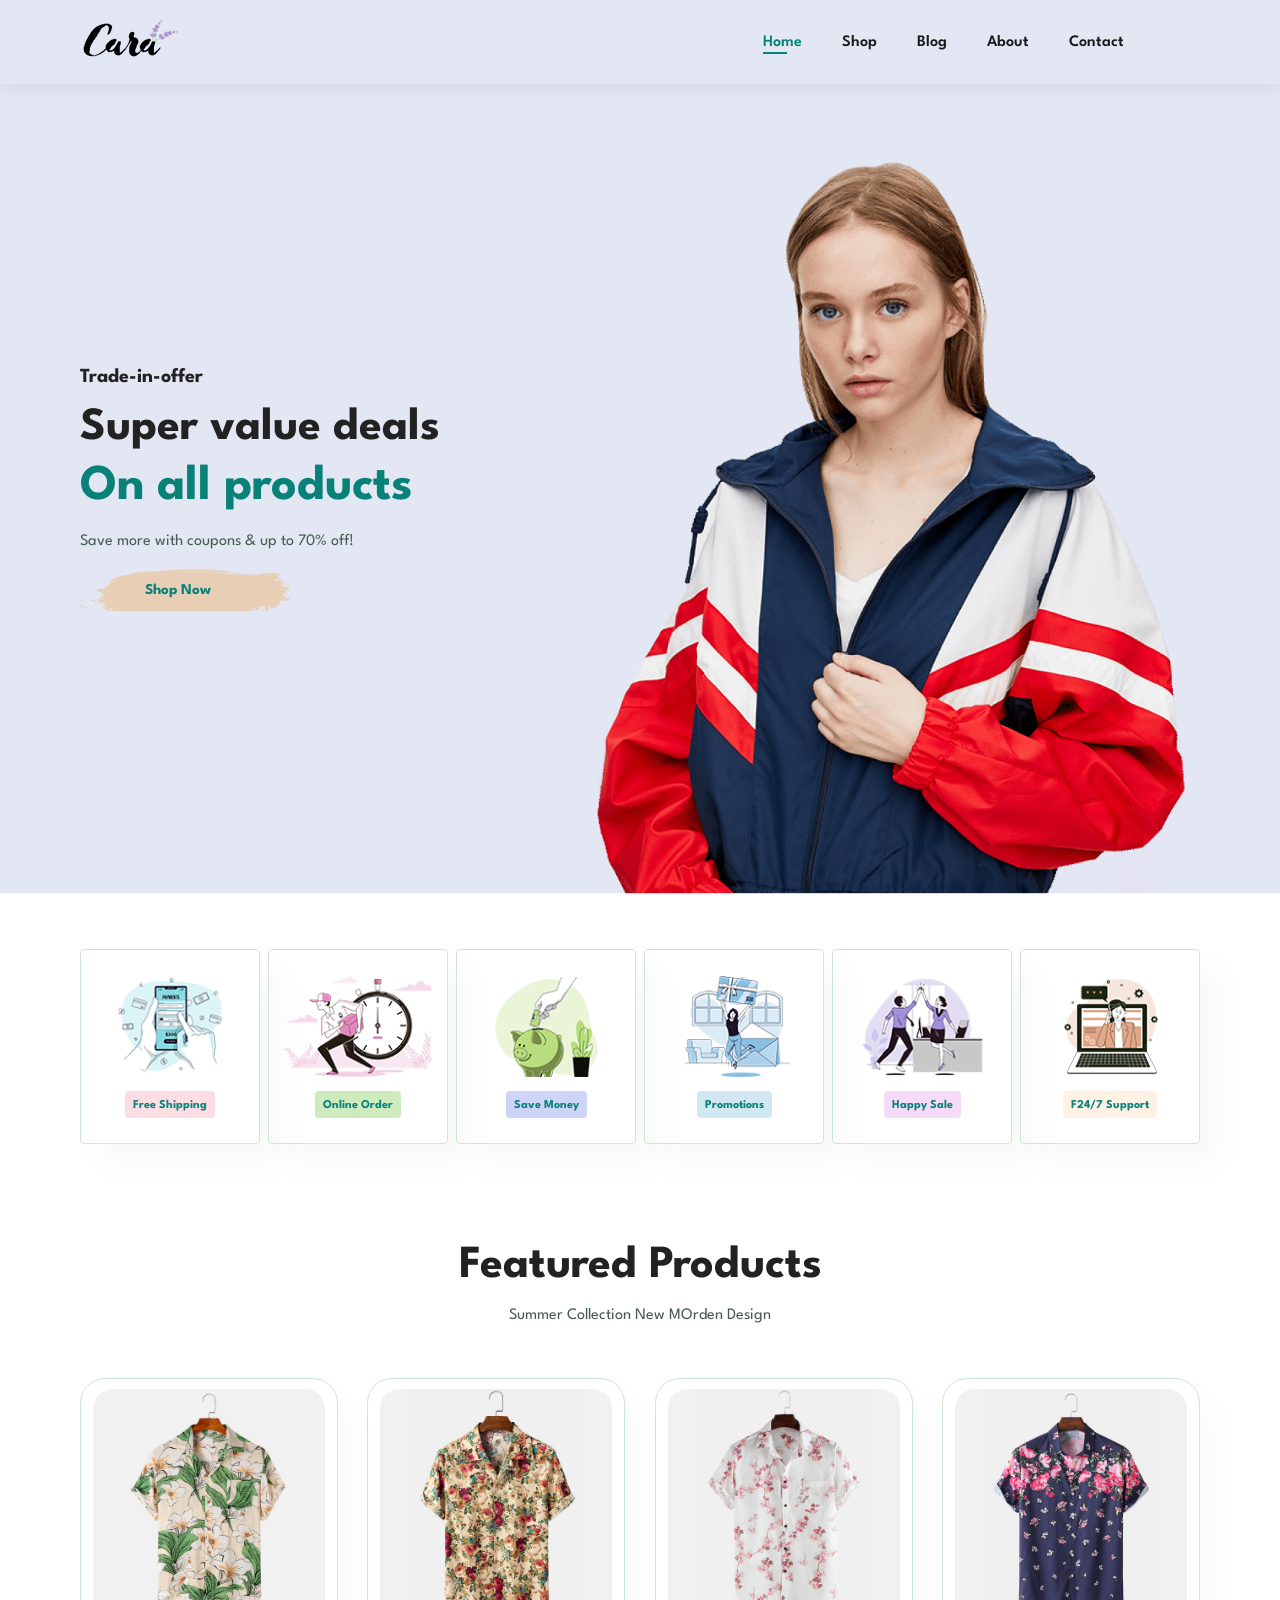
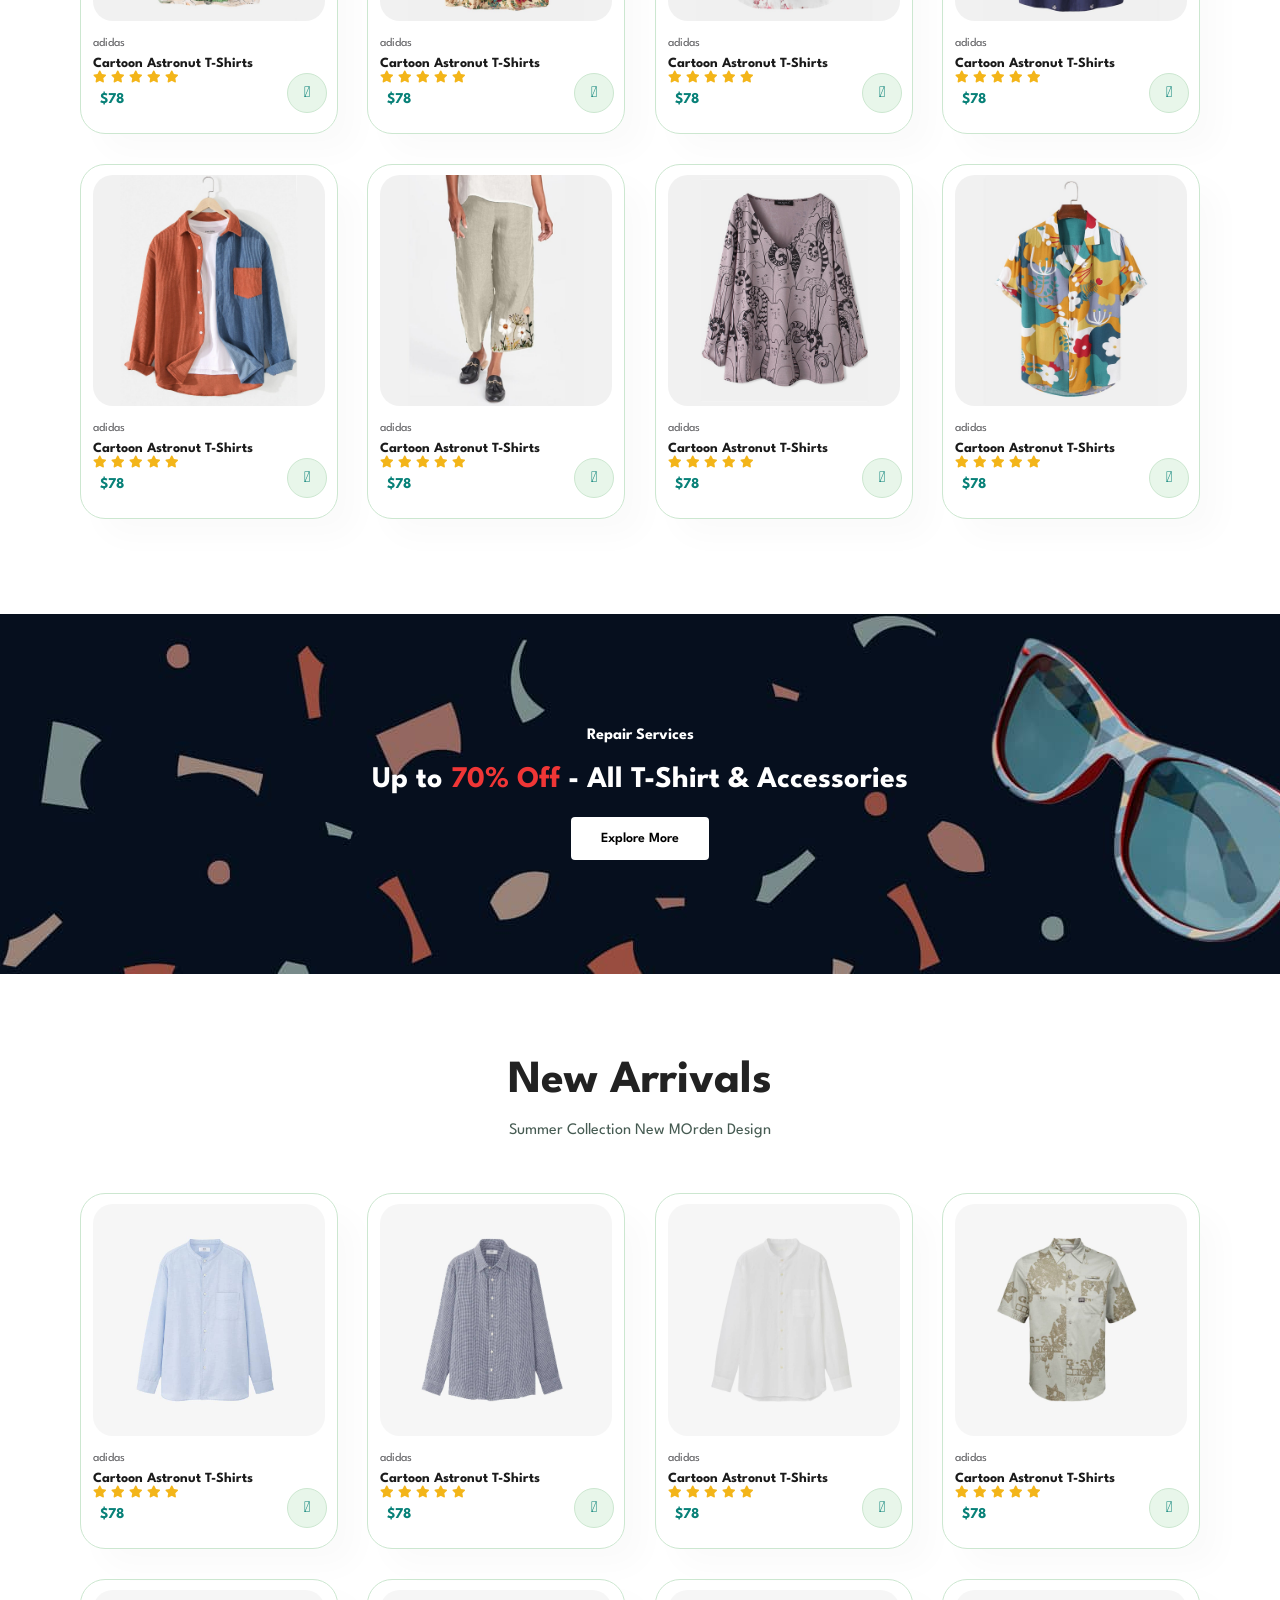
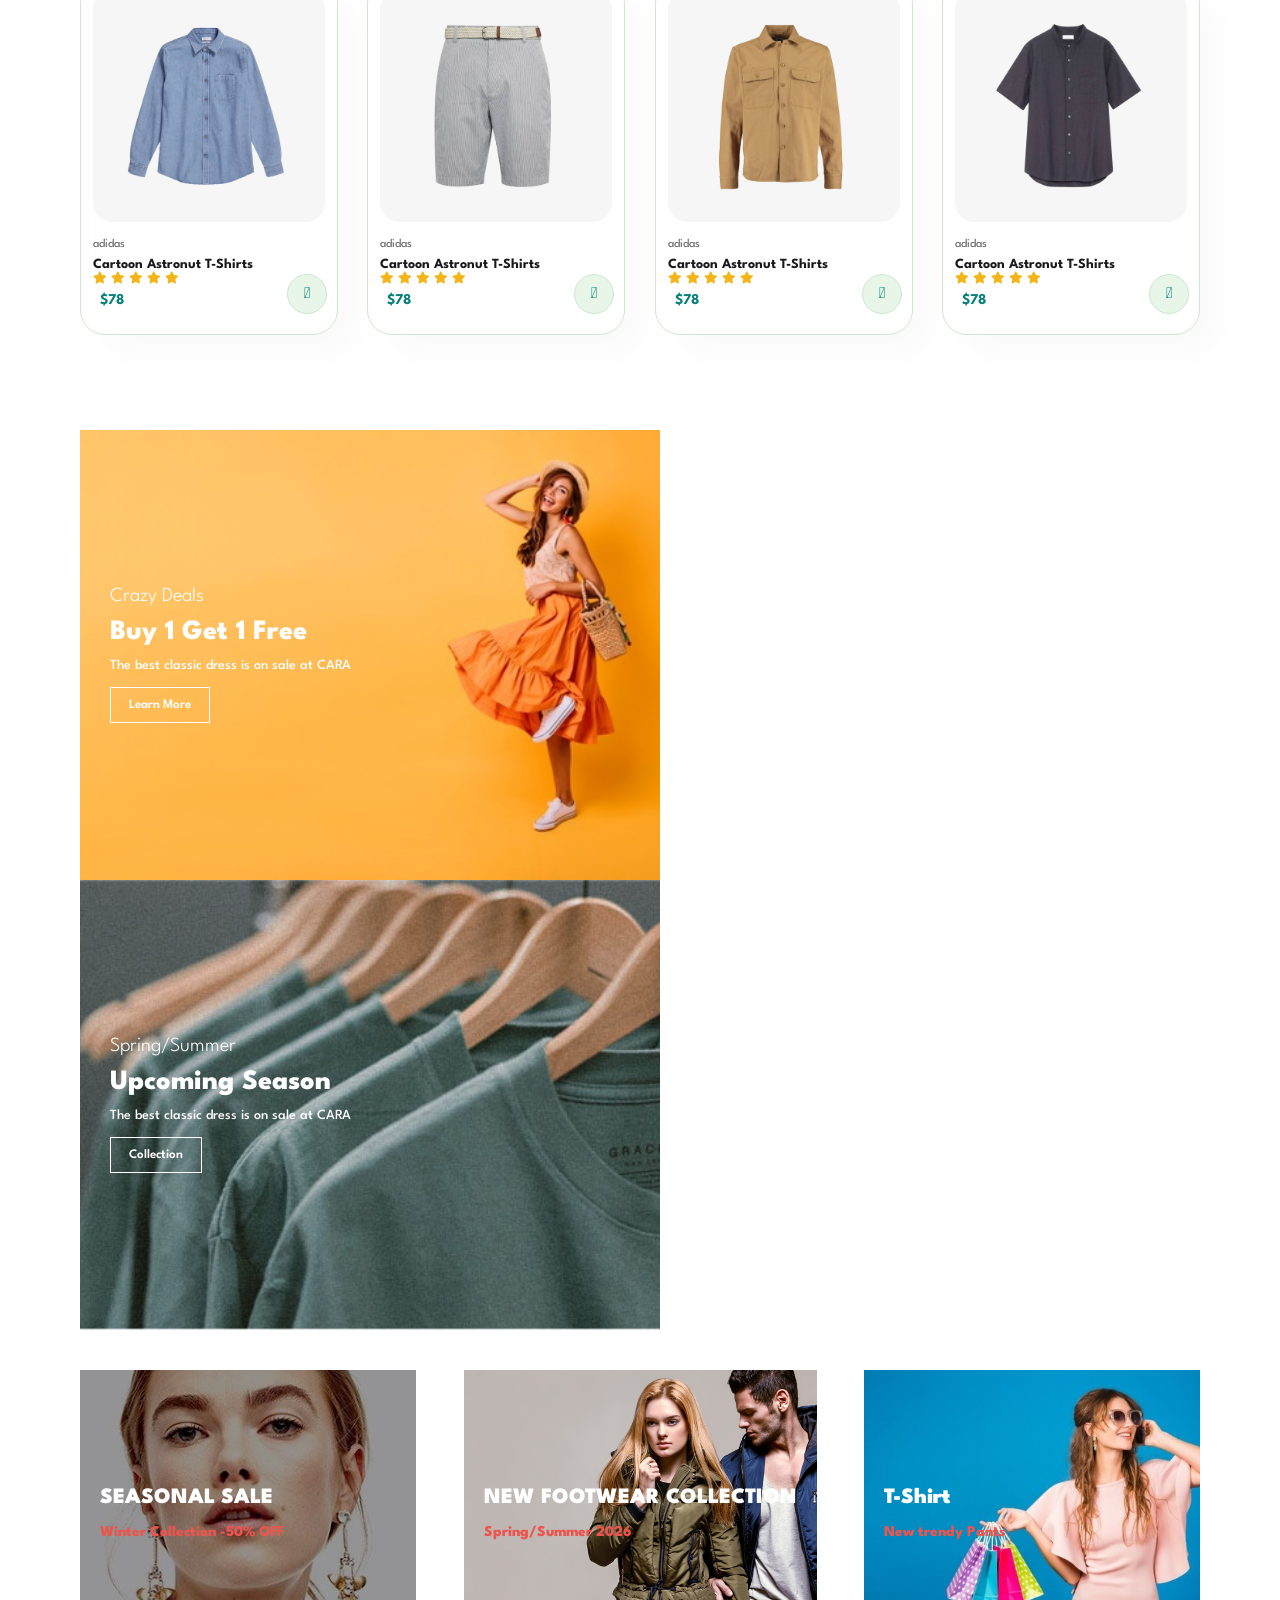
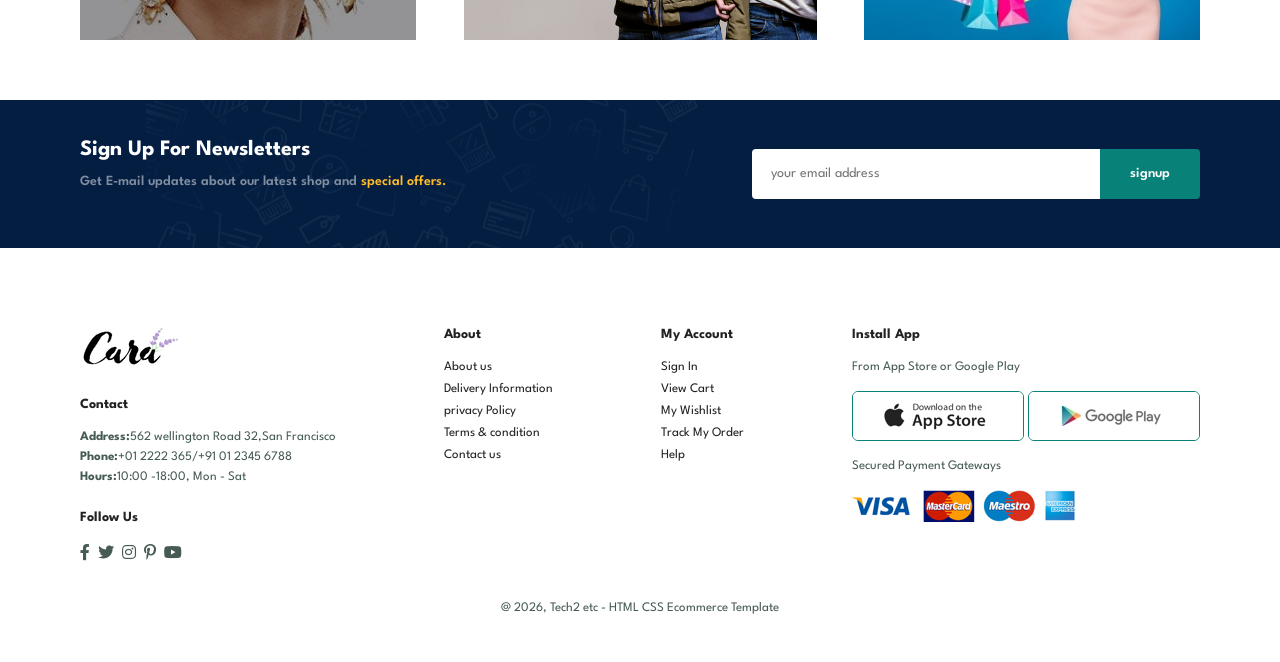
==== Build-and-Deploy-Ecommerce-Website-main/index.html @ 9bbcb0d7 "Initial commit" ====
<!DOCTYPE html>
<html lang="en">

    <head>
        <meta charset="UTF-8">
        <meta http-equiv="X-UA-Compatible" content="IE=edge">
        <meta name="viewport" content="width=device-width, initial-scale=1.0">
        <title>Tech2etc Ecommerce Tutorial</title>
        <link rel="stylesheet" href="https://pro.fontawesome.com/releases/v5.10.0/css/all.css" />

        <link rel="stylesheet" href="style.css">
    </head>

    <body>
        <section id ="header">
            <a href="#"><img src="img/logo.png" class="logo" alt=""></a>

            <div >
                <ul id="navbar">
                    <li><a class="active" href="index.html">Home</a></li>
                    <li><a href="shop.html">Shop</a></li>
                    <li><a href="blog.html">Blog</a></li>
                    <li><a href="about.html">About</a></li>
                    <li><a href="contact.html">Contact</a></li>
                    <li id="lg-bag"><a href="cart.html"><i class="far fa-shopping-bag"></i></a></li>
                    <a href="#" id="close"><i class="far fa-times"></i></a>
                </ul>
            </div>
            <div id="mobile">
                <a href="cart.html"><i class="far fa-shopping-bag"></i></a>
                <i id="bar" class="fas fa-outdent"></i>
            </div>
        </section>

        <section id="hero">
            <h4>Trade-in-offer</h4>
            <h2>Super value deals</h2>
            <h1>On all products</h1>
            <p>Save more with coupons & up to 70% off! </p>
            <button>Shop Now</button>
        </section>


        <section id="feature" class="section-p1">
            <div class="fe-box">
                <img src="img/features/f1.png" alt="">
                <h6>Free Shipping</h6>
            </div>
             <div class="fe-box">
                <img src="img/features/f2.png" alt="">
                <h6>Online Order</h6>
            </div>
             <div class="fe-box">
                <img src="img/features/f3.png" alt="">
                <h6>Save Money</h6>
            </div>
             <div class="fe-box">
                <img src="img/features/f4.png" alt="">
                <h6>Promotions</h6>
            </div>
             <div class="fe-box">
                <img src="img/features/f5.png" alt="">
                <h6>Happy Sale</h6>
            </div>
             <div class="fe-box">
                <img src="img/features/f6.png" alt="">
                <h6>F24/7 Support</h6>
            </div>
        </section>

        <section id="product1" class="section-p1">
            <h2>Featured Products</h2>
            <p>Summer Collection New MOrden Design</p>
            <div class="pro-container">
                <div class="pro">
                    <img src="img/products/f2.jpg" alt="">
                    <div class="des">
                        <span>adidas</span>
                        <h5>Cartoon Astronut T-Shirts</h5>
                        <div class="star">
                            <i class="fas fa-star"></i>
                            <i class="fas fa-star"></i>
                            <i class="fas fa-star"></i>
                            <i class="fas fa-star"></i>
                            <i class="fas fa-star"></i>
                        </div>
                        <h4>$78</h4>
                    </div>
                    <a href="#"><i class="fal fa-shopping-cart cart"></i></a>
                </div>
                <div class="pro">
                    <img src="img/products/f3.jpg" alt="">
                    <div class="des">
                        <span>adidas</span>
                        <h5>Cartoon Astronut T-Shirts</h5>
                        <div class="star">
                            <i class="fas fa-star"></i>
                            <i class="fas fa-star"></i>
                            <i class="fas fa-star"></i>
                            <i class="fas fa-star"></i>
                            <i class="fas fa-star"></i>
                        </div>
                        <h4>$78</h4>
                    </div>
                    <a href="#"><i class="fal fa-shopping-cart cart"></i></a>
                </div>
                <div class="pro">
                    <img src="img/products/f4.jpg" alt="">
                    <div class="des">
                        <span>adidas</span>
                        <h5>Cartoon Astronut T-Shirts</h5>
                        <div class="star">
                            <i class="fas fa-star"></i>
                            <i class="fas fa-star"></i>
                            <i class="fas fa-star"></i>
                            <i class="fas fa-star"></i>
                            <i class="fas fa-star"></i>
                        </div>
                        <h4>$78</h4>
                    </div>
                    <a href="#"><i class="fal fa-shopping-cart cart"></i></a>
                </div>
                <div class="pro">
                    <img src="img/products/f5.jpg" alt="">
                    <div class="des">
                        <span>adidas</span>
                        <h5>Cartoon Astronut T-Shirts</h5>
                        <div class="star">
                            <i class="fas fa-star"></i>
                            <i class="fas fa-star"></i>
                            <i class="fas fa-star"></i>
                            <i class="fas fa-star"></i>
                            <i class="fas fa-star"></i>
                        </div>
                        <h4>$78</h4>
                    </div>
                    <a href="#"><i class="fal fa-shopping-cart cart"></i></a>
                </div>
                <div class="pro">
                    <img src="img/products/f6.jpg" alt="">
                    <div class="des">
                        <span>adidas</span>
                        <h5>Cartoon Astronut T-Shirts</h5>
                        <div class="star">
                            <i class="fas fa-star"></i>
                            <i class="fas fa-star"></i>
                            <i class="fas fa-star"></i>
                            <i class="fas fa-star"></i>
                            <i class="fas fa-star"></i>
                        </div>
                        <h4>$78</h4>
                    </div>
                    <a href="#"><i class="fal fa-shopping-cart cart"></i></a>
                </div>
                <div class="pro">
                    <img src="img/products/f7.jpg" alt="">
                    <div class="des">
                        <span>adidas</span>
                        <h5>Cartoon Astronut T-Shirts</h5>
                        <div class="star">
                            <i class="fas fa-star"></i>
                            <i class="fas fa-star"></i>
                            <i class="fas fa-star"></i>
                            <i class="fas fa-star"></i>
                            <i class="fas fa-star"></i>
                        </div>
                        <h4>$78</h4>
                    </div>
                    <a href="#"><i class="fal fa-shopping-cart cart"></i></a>
                </div>
                <div class="pro">
                    <img src="img/products/f8.jpg" alt="">
                    <div class="des">
                        <span>adidas</span>
                        <h5>Cartoon Astronut T-Shirts</h5>
                        <div class="star">
                            <i class="fas fa-star"></i>
                            <i class="fas fa-star"></i>
                            <i class="fas fa-star"></i>
                            <i class="fas fa-star"></i>
                            <i class="fas fa-star"></i>
                        </div>
                        <h4>$78</h4>
                    </div>
                    <a href="#"><i class="fal fa-shopping-cart cart"></i></a>
                </div>
                <div class="pro">
                    <img src="img/products/f1.jpg" alt="">
                    <div class="des">
                        <span>adidas</span>
                        <h5>Cartoon Astronut T-Shirts</h5>
                        <div class="star">
                            <i class="fas fa-star"></i>
                            <i class="fas fa-star"></i>
                            <i class="fas fa-star"></i>
                            <i class="fas fa-star"></i>
                            <i class="fas fa-star"></i>
                        </div>
                        <h4>$78</h4>
                    </div>
                    <a href="#"><i class="fal fa-shopping-cart cart"></i></a>
                </div>
            </div>
        </section>

        <section id="banner" class="section-m1">
            <h4>Repair Services</h4>
            <h2>Up to <span>70% Off</span> - All T-Shirt & Accessories</h2>
            <button class="normal">Explore More</button>
        </section>

        <section id="product1" class="section-p1">
            <h2>New Arrivals</h2>
            <p>Summer Collection New MOrden Design</p>
            <div class="pro-container">
                <div class="pro">
                    <img src="img/products/n1.jpg" alt="">
                    <div class="des">
                        <span>adidas</span>
                        <h5>Cartoon Astronut T-Shirts</h5>
                        <div class="star">
                            <i class="fas fa-star"></i>
                            <i class="fas fa-star"></i>
                            <i class="fas fa-star"></i>
                            <i class="fas fa-star"></i>
                            <i class="fas fa-star"></i>
                        </div>
                        <h4>$78</h4>
                    </div>
                    <a href="#"><i class="fal fa-shopping-cart cart"></i></a>
                </div>
                <div class="pro">
                    <img src="img/products/n2.jpg" alt="">
                    <div class="des">
                        <span>adidas</span>
                        <h5>Cartoon Astronut T-Shirts</h5>
                        <div class="star">
                            <i class="fas fa-star"></i>
                            <i class="fas fa-star"></i>
                            <i class="fas fa-star"></i>
                            <i class="fas fa-star"></i>
                            <i class="fas fa-star"></i>
                        </div>
                        <h4>$78</h4>
                    </div>
                    <a href="#"><i class="fal fa-shopping-cart cart"></i></a>
                </div>
                <div class="pro">
                    <img src="img/products/n3.jpg" alt="">
                    <div class="des">
                        <span>adidas</span>
                        <h5>Cartoon Astronut T-Shirts</h5>
                        <div class="star">
                            <i class="fas fa-star"></i>
                            <i class="fas fa-star"></i>
                            <i class="fas fa-star"></i>
                            <i class="fas fa-star"></i>
                            <i class="fas fa-star"></i>
                        </div>
                        <h4>$78</h4>
                    </div>
                    <a href="#"><i class="fal fa-shopping-cart cart"></i></a>
                </div>
                <div class="pro">
                    <img src="img/products/n4.jpg" alt="">
                    <div class="des">
                        <span>adidas</span>
                        <h5>Cartoon Astronut T-Shirts</h5>
                        <div class="star">
                            <i class="fas fa-star"></i>
                            <i class="fas fa-star"></i>
                            <i class="fas fa-star"></i>
                            <i class="fas fa-star"></i>
                            <i class="fas fa-star"></i>
                        </div>
                        <h4>$78</h4>
                    </div>
                    <a href="#"><i class="fal fa-shopping-cart cart"></i></a>
                </div>
                <div class="pro">
                    <img src="img/products/n5.jpg" alt="">
                    <div class="des">
                        <span>adidas</span>
                        <h5>Cartoon Astronut T-Shirts</h5>
                        <div class="star">
                            <i class="fas fa-star"></i>
                            <i class="fas fa-star"></i>
                            <i class="fas fa-star"></i>
                            <i class="fas fa-star"></i>
                            <i class="fas fa-star"></i>
                        </div>
                        <h4>$78</h4>
                    </div>
                    <a href="#"><i class="fal fa-shopping-cart cart"></i></a>
                </div>
                <div class="pro">
                    <img src="img/products/n6.jpg" alt="">
                    <div class="des">
                        <span>adidas</span>
                        <h5>Cartoon Astronut T-Shirts</h5>
                        <div class="star">
                            <i class="fas fa-star"></i>
                            <i class="fas fa-star"></i>
                            <i class="fas fa-star"></i>
                            <i class="fas fa-star"></i>
                            <i class="fas fa-star"></i>
                        </div>
                        <h4>$78</h4>
                    </div>
                    <a href="#"><i class="fal fa-shopping-cart cart"></i></a>
                </div>
                <div class="pro">
                    <img src="img/products/n7.jpg" alt="">
                    <div class="des">
                        <span>adidas</span>
                        <h5>Cartoon Astronut T-Shirts</h5>
                        <div class="star">
                            <i class="fas fa-star"></i>
                            <i class="fas fa-star"></i>
                            <i class="fas fa-star"></i>
                            <i class="fas fa-star"></i>
                            <i class="fas fa-star"></i>
                        </div>
                        <h4>$78</h4>
                    </div>
                    <a href="#"><i class="fal fa-shopping-cart cart"></i></a>
                </div>
                <div class="pro">
                    <img src="img/products/n8.jpg" alt="">
                    <div class="des">
                        <span>adidas</span>
                        <h5>Cartoon Astronut T-Shirts</h5>
                        <div class="star">
                            <i class="fas fa-star"></i>
                            <i class="fas fa-star"></i>
                            <i class="fas fa-star"></i>
                            <i class="fas fa-star"></i>
                            <i class="fas fa-star"></i>
                        </div>
                        <h4>$78</h4>
                    </div>
                    <a href="#"><i class="fal fa-shopping-cart cart"></i></a>
                </div>
            </div>
        </section>

        <section id="sm-banner" class="section-p1">
            <div class="banner-box">
                <h4>Crazy Deals</h4>
                <h2>Buy 1 Get 1 Free</h2>
                <span>The best classic dress is on sale at CARA</span>
                <button class="white">Learn More</button>
            </div>
            <div class="banner-box banner-box2">
                <h4>Spring/Summer</h4>
                <h2>Upcoming Season</h2>
                <span>The best classic dress is on sale at CARA</span>
                <button class="white">Collection</button>
            </div>
        </section>

        <section id="banner3">
            <div class="banner-box">
                <h2>SEASONAL SALE</h2>
                <h3>Winter Collection -50% OFF</h3>
            </div>
            <div class="banner-box banner-box2">
                <h2>NEW FOOTWEAR COLLECTION</h2>
                <h3>Spring/Summer 2026</h3>
            </div>
            <div class="banner-box banner-box3">
                <h2>T-Shirt</h2>
                <h3>New trendy Pants</h3>
            </div>
        </section>

        <section id="newsletter" class="section-p1 section-m1">
            <div class="newstext">
                <h4>Sign Up For Newsletters</h4>
                <p>Get E-mail updates about our latest shop and <span>special offers.</span></p>
            </div>
            <div class="form">
                <input type="text" placeholder="your email address">
                <button class="normal">signup</button>
            </div>
        </section>

         <footer class="section-p1">
            <div class="col">
                <img class="logo" src="img/logo.png" alt="">
                <h4>Contact</h4>
                <p><strong>Address:</strong>562 wellington Road 32,San Francisco</p>
                <p><strong>Phone:</strong>+01 2222 365/+91 01 2345 6788</p>
                <p><strong>Hours:</strong>10:00 -18:00, Mon - Sat</p>
                <div class="follow">
                    <h4>Follow Us</h4>
                    <div class="icon">
                        <i class="fab fa-facebook-f"></i>
                        <i class="fab fa-twitter"></i>
                        <i class="fab fa-instagram"></i>
                        <i class="fab fa-pinterest-p"></i>
                        <i class="fab fa-youtube"></i>
                    </div>
                </div>
            </div>

            <div class="col">
                <h4>About</h4>
                <a href="#">About us</a>
                <a href="#">Delivery Information</a>
                <a href="#">privacy Policy</a>
                <a href="#">Terms & condition</a>
                <a href="#">Contact us</a>
            </div>
            <div class="col">
                <h4>My Account</h4>
                <a href="#">Sign In</a>
                <a href="#">View Cart</a>
                <a href="#">My Wishlist</a>
                <a href="#">Track My Order</a>
                <a href="#">Help</a>
            </div>

            <div class="col install">
                <h4>Install App</h4>
                <p>From App Store or Google Play</p>
                <div class="row">
                    <img src="img/pay/app.jpg" alt="">
                    <img src="img/pay/play.jpg" alt="">
                </div>
                <p>Secured Payment Gateways</p>
                <img src="img/pay/pay.png" alt="">
            </div>

            <div class="copyright">
                <p>@ 2026, Tech2 etc - HTML CSS Ecommerce Template</p>
            </div>
         </footer>

        <script src="script.js"></script>
    </body>

</html>
---- Build-and-Deploy-Ecommerce-Website-main/style.css ----
@import url("https://fonts.googleapis.com/css2?family=Spartan:wght@100;200;300;400;500;600;700;800;900&display=swap");
* {
  margin: 0;
  padding: 0;
  box-sizing: border-box;
  font-family: "Spartan", sans-serif;
}

html {
  scroll-behavior: smooth;
}

/* Global Styles */

h1 {
  font-size: 50px;
  line-height: 64px;
  color: #222;
}

h2 {
  font-size: 46px;
  line-height: 54px;
  color: #222;
}

h4 {
  font-size: 20px;
  color: #222;
}

h6 {
  font-weight: 700;
  font-size: 12px;
}

p {
  font-size: 16px;
  color: #465b52;
  margin: 15px 0 20px 0;
}

.section-p1 {
  padding: 40px 80px;
}

.section-m1 {
  margin: 40px 0;
}
button.normal{
  font-size: 14px;
  font-weight: 600;
  padding: 15px 30px;
  color: #000;
  background-color: #fff;
  cursor: pointer;
  border-radius: 4px;
  border: none;
  outline: none;
  transition: 0.2s;
}

body {
  width: 100%;
}
/*  HEADER START */

#header{
      display: flex;
      align-items: center;
      justify-content: space-between;
      padding: 20px 80px;
      background: #e3e6f3;
      box-shadow: 0 5px 15px rgb(0,0,0,0.06);
      z-index: 999;
      position: sticky;
      top: 0;
      left: 0;
      
}
#navbar{
  display: flex;
  align-items: center;
  justify-content: center;
  
}

#navbar li{
  list-style: none;
  padding: 0px 20px;
  position: relative;
}
#navbar li a{
  text-decoration: none;
  font-size: 16px;
  font-weight: 600;
  color: #1a1a1a;
  transition: 0.03s ease;
}
#navbar li a:hover,
#navbar li a.active{
  color: #088178;
}
#navbar li a.active::after,
#navbar li a:hover::after{
  content: "";
  width: 30%;
  height: 2px;
  background: #088178;
  position: absolute;
  bottom: -4px;
  left: 20px;
}
#mobile{
  display: none;
  align-items: center;
}
#close{
  display: none;
}
/* HOME PAGE */
#hero {
  background-image: url("img/hero4.png");
  height: 90vh;
  width: 100%;
  background-size: cover;
  background-position: top 25% right 0;
  display: flex;
  flex-direction: column;
  padding: 0 80px;
  align-items: flex-start;
  justify-content: center;
}
#hero h4{
  padding-bottom: 15px;
}
#hero h1{
  color: #088178;
}
#hero button{
  background-image: url("img/button.png");
  background-color: transparent;
  color: #088178;
  border: 0;
  padding: 14px 80px 14px 65px;
  background-repeat: no-repeat;
  cursor: pointer;
  font-weight: 700;
  font-size: 15px;
}
#feature{
  display: flex;
  align-items: center;
  justify-content: space-between;
  flex-wrap: wrap;
}

#feature .fe-box{
  width: 180px;
  text-align: center;
  padding: 25px 15px;
  box-shadow: 20px 20px 34px rgba(0, 0,0,0.03);
  border: 1px solid #cce7d0 ;
  border-radius: 4px;
  margin: 15px 0;
}
#feature .fe-box img{
  width: 100%;
  margin-bottom: 10px;
}

#feature .fe-box:hover{
  box-shadow: 10px 10px 54px rgba(70, 62,221,0.1);
}
#feature .fe-box h6{
  display: inline-block;
  padding: 9px 8px 6px 8px;
  line-height: 1;
  border-radius: 4px;
  color: #088178;
  background-color: #fddde4;
}
#feature .fe-box:nth-child(2) h6{
  background-color: #cdebbc;
}
#feature .fe-box:nth-child(3) h6{
  background-color: #cdd4f8;
}
#feature .fe-box:nth-child(4) h6{
  background-color: #d1e8f2;
}
#feature .fe-box:nth-child(5) h6{
  background-color: #f6dbf8;
}
#feature .fe-box:nth-child(6) h6{
  background-color: #fff2e5;
}
#product1 .pro-container{
  display: flex;
  justify-content: space-between;
  flex-wrap: wrap;
  padding-top: 20px;
}
#product1 {
  text-align: center;
}
#product1 .pro{
   width: 23%;
   min-width: 250px;
   padding: 10px 12px;
   border: 1px solid #cce7d0;
   border-radius: 25px;
   cursor: pointer;
   box-shadow: 20px 20px 30px rgba(0, 0,0,0.02);
   margin: 15px 0;
   transition: 0.2s ease;
   position: relative;
}
#product1 .pro:hover{
   box-shadow: 20px 20px 30px rgba(0, 0,0,0.06);
}
#product1 .pro img{
  width: 100%;
  border-radius: 20px;
}
#product1 .pro .des{
  text-align: start;
  padding: 10px 0;
}
#product1 .pro .des span{
  color: #606063;
  font-size: 12px;
}
#product1 .pro .des h5{
  padding-top: 7px;
  color: #1a1a1a;
  font-size:14px ;
}
#product1 .pro .des i{
  font-size: 12px;
  color: rgb(243,181, 25);
}
#product1 .pro .des h4{
  padding: 7px;
  font-size: 15px;
  font-weight: 700;
  color: #088178;
}
#product1 .pro .cart{
  width: 40px;
  height: 40px;
  line-height: 40px;
  border-radius: 50px;
  background-color: #e8f6ea;
  font-weight: 500;
  color: #088178;
  border: 1px solid #cce7d0;
  position: absolute;
  bottom: 20px;
  right: 10px;
}
#banner{
  display: flex;
  flex-direction: column;
  justify-content: center;
  align-items: center;
  text-align: center;
  background-image: url(img/banner/b2.jpg);
  width: 100%;
  height: 40vh;
  background-size: cover;
  background-position: center ;
}
#banner h4{
  color: #fff;
  font-size: 16px;
}

#banner h2{
  color: #fff;
  font-size: 30px;
  padding: 10px 0;
}
#banner h2  span{
  color: #ef3636;
}
#banner button:hover{
  background-color: #088178;
  color: #fff;
}
#newarrivals{
  display: flex;
  flex-direction: column;
  justify-content: center;
  align-items: center;
  text-align: center;
  padding-bottom: 20px;
}
#sm-banner{
  display: flex;
  justify-content: space-between;
  flex-wrap: wrap;
}
#sm-banner .banner-box{
  display: flex;
  flex-direction: column;
  justify-content: center;
  align-items: flex-start;
  background-image: url(img/banner/b17.jpg);
  min-width: 580px;
  height: 50vh;
  background-size: cover;
  background-position: center ;
  padding: 30px;
}
#sm-banner .banner-box2{
  background-image: url(img/banner/b10.jpg);
}
#sm-banner h4{
  color: #fff;
  font-size: 20px ;
  font-weight: 300;
}
#sm-banner h2{
  color: #fff;
  font-size: 28px ;
  font-weight: 800;
}
#sm-banner span{
  color: #fff;
  font-size: 14px ;
  font-weight: 500;
  padding-bottom: 15px;
}
button.white{
  font-size: 13px;
  font-weight: 600;
  padding: 11px 18px;
  color: #fff;
  background-color: transparent;
  cursor: pointer;
  border: 1px solid #fff;
  outline: none;
  transition: 0.2s;
}
#sm-banner .banner-box:hover button{
  background: #088178;
  border: 1px solid #088178;
}
#banner3{
  display: flex;
  justify-content: space-between;
  flex-wrap: wrap;
  padding: 0 80px;
}
#banner3  .banner-box{
  display: flex;
  flex-direction: column;
  justify-content: center;
  align-items: flex-start;
  background-image: url(img/banner/b7.jpg);
  min-width: 30%;
  height: 30vh;
  background-size: cover;
  background-position: center ;
  padding: 20px;
  margin-bottom: 20px;
}
#banner3 .banner-box2{
  background-image: url(img/banner/b4.jpg);
}
#banner3 .banner-box3{
  background-image: url(img/banner/b18.jpg);
}

#banner3 h2{
  color: #fff;
  font-weight: 900;
  font-size: 22px;
}
#banner3 h3{
  color: #ec544e;
  font-weight: 800;
  font-size: 15px;
}
#newsletter {
  display: flex;
  justify-content: space-between;
  flex-wrap: wrap;
  align-items: center;
  background-image: url("img/banner/b14.png");
  background-repeat: no-repeat;
  background-position: 20% 30%;
  background-color: #041e42;
}
#newsletter h4{
  font-size: 22px;
  font-weight:700;
  color: #fff;
}
#newsletter p{
  font-size: 14px;
  font-weight:600;
  color: #818ea0;
}
#newsletter p span{
 color: #ffbd27;
}
#newsletter .form{
  display: flex;
  width: 40%;
}

#newsletter input{
  height: 3.125rem;
  padding:0 1.25em;
  font-size: 14px;
  width: 100%;
  border:1px solid transparent;
  border-radius: 4px;
  outline: none;
  border-top-right-radius: 0;
  border-bottom-right-radius: 0;
}
#newsletter button{
  background-color: #088178;
  color: #fff;
  white-space: nowrap;
  border-top-left-radius: 0;
  border-bottom-left-radius: 0;
}
footer{
  display: flex;
  flex-wrap: wrap;
  justify-content: space-between;
}
footer .col{
  display: flex;
 flex-direction: column;
  align-items: flex-start;
  margin-bottom: 20px;
}
footer .logo{
  margin-bottom: 30px;
}
footer h4{
  font-size: 14px;
  padding-bottom: 20px;
}
footer p{
  font-size: 13px;
  margin: 0 0 8px 0;
}
footer a{
  font-size: 13px;
  text-decoration: none;
  color: #222;
  margin-bottom: 10px;
}
footer .follow{
  margin-top: 20px;
}
footer .follow i{
  color: #465b52;
  padding-right: 4px;
  cursor: pointer;
}
footer .install .row img{
  border: 1px solid #088178;
  border-radius: 6px;

}
footer .install img{
  margin: 10px 0 15px 0;
}
footer .follow i:hover,
footer a:hover{
  color: #088178;
}

footer .copyright{
  width: 100%;
  text-align: center;
  margin-top: 20px;
}

/* Shop page */
#page-header{
  background-image: url("img/banner/b1.jpg");
  width: 100%;
  height: 40vh;
  background-size: cover;
  display: flex;
  justify-content: center;
  text-align: center;
  flex-direction: column;
  padding: 14px;
}
#page-header h2,
#page-header p{
  color: #fff;
}
#pagination{
  text-align: center;
}
#pagination a{
  text-decoration: none;
  background-color: #088178;
  padding: 15px 20px;
  border-radius: 4px;
  color: #fff;
  font-weight: 600;
}
#pagination a i{
  font-size: 16px;
  font-weight: 600;
}

/* single product */

#prodetails{
  display: flex;
  margin-top: 20px;
}

#prodetails .single-pro-image{
   width: 40%;
   margin-right: 50px;
}
.small-img-group{
  display: flex;
  justify-content: space-between;
}
.small-img-col{
  flex-basis: 24%;
  cursor:pointer;
}

#prodetails .single-pro-details{
  width: 50%;
  padding-top:30px;
}
#prodetails .single-pro-details h4{
  padding: 40px 0 20px 0;
}
#prodetails .single-pro-details h2{
  font-size: 26px;
}
#prodetails .single-pro-details select{
  display: block;
  padding: 2px 10px;
  margin-bottom:10px;
}
#prodetails .single-pro-details input{
  width: 50px;
  height: 47px;
  padding-left: 10px;
  font-size: 16px;
  margin-right: 10px;
}

#prodetails .single-pro-details input:focus{
  outline: none;
}
#prodetails .single-pro-details button{
  background: #088178;
  color: #fff;
}
#prodetails .single-pro-details span{
  line-height:25px;
}

/* blog page  */

#page-header.blog-header{
  background-image: url("img/banner/b19.jpg");
}

#blog{
  padding: 150px 150px 0 150px;
}
#blog .blog-box{
    display: flex;
    align-items: center;
    width: 100%;
    position: relative;
    padding-bottom: 90px;
}
#blog .blog-img{
  width: 50%;
  margin-right: 40px;
}
#blog img{
  width: 100%;
  height: 300px;
  object-fit: cover;
}
#blog .blog-details{
  width: 50%;
}
#blog .blog-details a{
  text-decoration: none;
  font-size: 11px;
  color: #000;
  font-weight: 700;
  position: relative;
  transition: 0.3s;
}
#blog .blog-details a::after{
  content: "";
  width: 50px;
  height: 1px;
  background-color: #000;
  position: absolute;
  top:4px;
  right: -60px;
}
#blog .blog-details a:hover{
  color: #088178;
}
#blog .blog-details a:hover::after{
  background-color: #088178;
}
#blog .blog-box h1{
  position: absolute;
  top: -40px;
  left: 0;
  font-size: 70px;
  font-weight: 700;
  color: #c9cbce;
  z-index: -9;
}

/* about page */
#page-header.about-header{
  background-image: url(img/about/banner.png);
}
#about-head{
  display: flex;
  align-items: center;
}
#about-head img{
  width: 50%;
  height: auto;
}
#about-head div{
  padding-left: 40px;
}
#about-app{
  text-align: center;
}
#about-app .video{
  width: 70%;
  height: 100%;
  margin: 30px auto 0 auto;
}
#about-app .video video{
  height: 100%;
  width: 100%;
  border-radius: 20px;
}

/* contact page  */
#contact-details{
  display: flex;
  align-items: center;
  justify-content: space-between;
}
#contact-details .details{
  width: 40%;
}
#contact-details .details span{
  font-size: 12px;
}
#contact-details .details h2{
  font-size: 26px;
  line-height: 35px;
  padding: 20px 0;
}
#contact-details .details h3{
  font-size: 16px;
  padding-bottom: 15px;
}
#contact-details .details li{
  list-style: none;
  display: flex;
  padding: 10px 0;
}
#contact-details .details li i{
  font-size:14px ;
  padding-right: 22px;
}
#contact-details .details li p{
  margin: 0;
  font-size: 14px;
}
#contact-details .map{
  width: 55%;
  height: 400px;
}
#contact-details .map iframe{
  width: 100%;
  height: 100%;
}
#form-details{
  display: flex;
  justify-content: space-between;
  margin: 30px;
  padding: 80px;
  border: 1px solid #e1e1e1;
}
#form-details form{
  width: 65%;
  display: flex;
  flex-direction: column;
  align-items: flex-start;
}
#form-details form span{
  font-size: 12px;
}
#form-details form h2{
  font-size: 26px;
  line-height: 35px;
  padding: 20px 0;
}
#form-details form input,
#form-details form textarea{
  width: 100%;
  padding: 12px 15px;
  outline: none;
  margin-bottom: 20px;
  border: 1px solid #e1e1e1;
}
#form-details form button{
  background-color: #088178;
  color: #fff;
}
#form-details .people div{
  padding-bottom: 25px;
  display: flex;
  align-items: flex-start;
}
#form-details .people div img{
  width: 65px;
  height:65px;
  object-fit: cover;
  margin-right: 15px;
}
#form-details .people div p{
  margin: 0;
  font-size: 13px;
  line-height: 25px;
}
#form-details .people div span{
  display: block;
  font-size: 16px;
  font-weight: 600;
  color: #000;
}

/* cart page  */
#cart{
  overflow-x:auto ;
}

#cart table{
  width: 100%;
  border-collapse: collapse;
  table-layout: fixed;
  white-space: nowrap;
}
#cart table img{
  width: 70px;
}

#cart table td:nth-child(1){
  width: 100px;
  text-align: center;
}
#cart table td:nth-child(2){
  width: 150px;
  text-align: center;
}
#cart table td:nth-child(3){
  width: 250px;
  text-align: center;
}
#cart table td:nth-child(4),
#cart table td:nth-child(5),
#cart table td:nth-child(6){
  width: 150px;
  text-align: center;
}
#cart table td:nth-child(5) input{
  width: 70px;
  padding: 10px 5px 10px 15px;
}
#cart table thead{
  border: 1px solid #e2e9e1;
  border-left: none;
  border-right: none;
}
#cart table thead td{
  font-weight: 700;
  text-transform: uppercase;
  font-size: 13px;
  padding: 18px 0;
}
#cart table tbody tr td{
  padding-top: 15px;
}
#cart table tbody td{
  font-size: 13px;
}

#cart-add {
  display: flex;
  flex-wrap: wrap;
  justify-content: space-between;
}
#coupon{
  width: 50%;
  margin-bottom: 30px;
}
#coupon h3,
#subtotal h3{
  padding-bottom: 15px;
}
#coupon input{
  padding: 10px 20px ;
  outline: none;
  width: 60%;
  margin-right: 10px;
  border: 1px solid #e2e9e1;
}
#coupon button,
#subtotal button{
  background-color: #088178;
  color: #fff;
  padding: 12px 20px;
}

#subtotal {
  width: 50%;
  margin-bottom: 30px;
  border: 1px solid #e2e9e1;
  padding: 30px;
}
#subtotal table{
  border-collapse: collapse;
  width: 100%;
  margin-bottom: 20px;
}
#subtotal table td{
  width: 50%;
  border: 1px solid #e2e9e1;
  padding: 10px;
  font-size:13px;
}

/* Start media query */
@media(max-width:799px){
  .section-p1{
    padding:40px 40px ;
  }
#navbar{
    display: flex;
    flex-direction: column;
    align-items: flex-start;
    justify-content: flex-start;
    position: fixed;
    top: 0;
    right: -300px;
    height: 100vh;
    width: 300px;
    background-color: #e3e6f3;
    box-shadow: 0 40px 60px rgba(0, 0,0,0.01);
    padding: 80px 0 0 10px;
    transition: 0.3s;
}
#navbar.active{
  right: 0px;
}
#navbar li{
  margin-bottom: 25px;
}
#mobile{
  display: flex;
  align-items: center;
}
#mobile i{
  color: #1a1a1a;
  font-size: 24px;
  padding-left: 20px;
}
#close{
  display: initial;
  position: absolute;
  top: 30px;
  left: 30px;
  color: #222;
  font-size: 24px;
}
#lg-bag{
  display: none;
}
#hero {
  
    height: 70vh;
    padding: 0px 80px;
    background-position: top 30% right 30%;
}
#feature {
  justify-content: center;
}
#feature .fe-box {
   margin: 15px 15px;
}
#product1 .pro-container {
    justify-content: center;
    
}
#product1 .pro {
   
    margin: 15px;
    
}
#banner {
    
    height: 20vh;
}
#sm-banner .banner-box {
  
    min-width: 100%;
    height: 30vh;   
}
#banner3 {
    
    padding: 0 40px;
}
#banner3  .banner-box {
    
    width: 28%;
}   
#newsletter .form {
    width: 70%;
}

/* contact page  */
#form-details {
    padding: 40px;
}
#form-details form {
    width: 50%;
}
}
@media(max-width:477px) {
  #header {
    padding: 10px 30px;  
}
#hero {
    padding: 0px 20px;
    background-position: 55%;
}
h2 {
    font-size: 32px; 
}
h1 {
    font-size: 38px;
}
.section-p1 {
    padding: 20px 20px;
}
#feature .fe-box {
    width: 155px;
    margin: 0 0 15px 0;
}
#feature {
    justify-content: space-between;
}
#product1 .pro {
    width: 100%;
}
#banner {
    height: 40vh;
}
#sm-banner .banner-box {
    height: 40vh;
}
#sm-banner .banner-box2 {
    margin-top: 20px;
}
#banner3 {
    padding: 0 20px;
}
#banner3  .banner-box {
    width: 100%;
}
#newsletter .form {
    width: 100%;
}
#newsletter {
    padding: 40px 20px;
}
/* single product */
#prodetails {
    display: flex;
    flex-direction: column;
}
#prodetails .single-pro-image {
    width: 100%;
    margin-right: 0px;
}
#prodetails .single-pro-details {
    width: 100%;
}
/* blog page  */

#blog {
    padding: 100px 20px 0 20px;
}
#blog .blog-box {
    display: flex;
    flex-direction: column;
    align-items: flex-start;
}
#blog .blog-img {
    width: 100%;
    margin-right: 0;
    margin-bottom: 30px;
}
#blog .blog-details {
    width: 100%;
}

/* about page  */
#about-head {
    flex-direction: column;
}

#about-head img {
    width: 100%;
    margin-bottom: 20px;
}
#about-head div {
    padding-left: 0px;
}
#about-app .video {
    width: 100%;
}
/* contact page  */
#contact-details {
    flex-direction: column;  
}
#contact-details .details {
    width: 100%;
    margin-bottom: 30px;
}
#contact-details .map {
    width: 100%;
}
#form-details {
    
    margin: 10px;
    padding: 30px 10px;
    flex-wrap: wrap;
}
#form-details form {
    width: 100%;
    margin-bottom: 30px;
}
/* cart page  */
#cart-add {
    flex-direction: column;
}
#coupon {
    width: 100%;
}
#subtotal {
    width: 100%;
    padding: 20px;
   
}
}
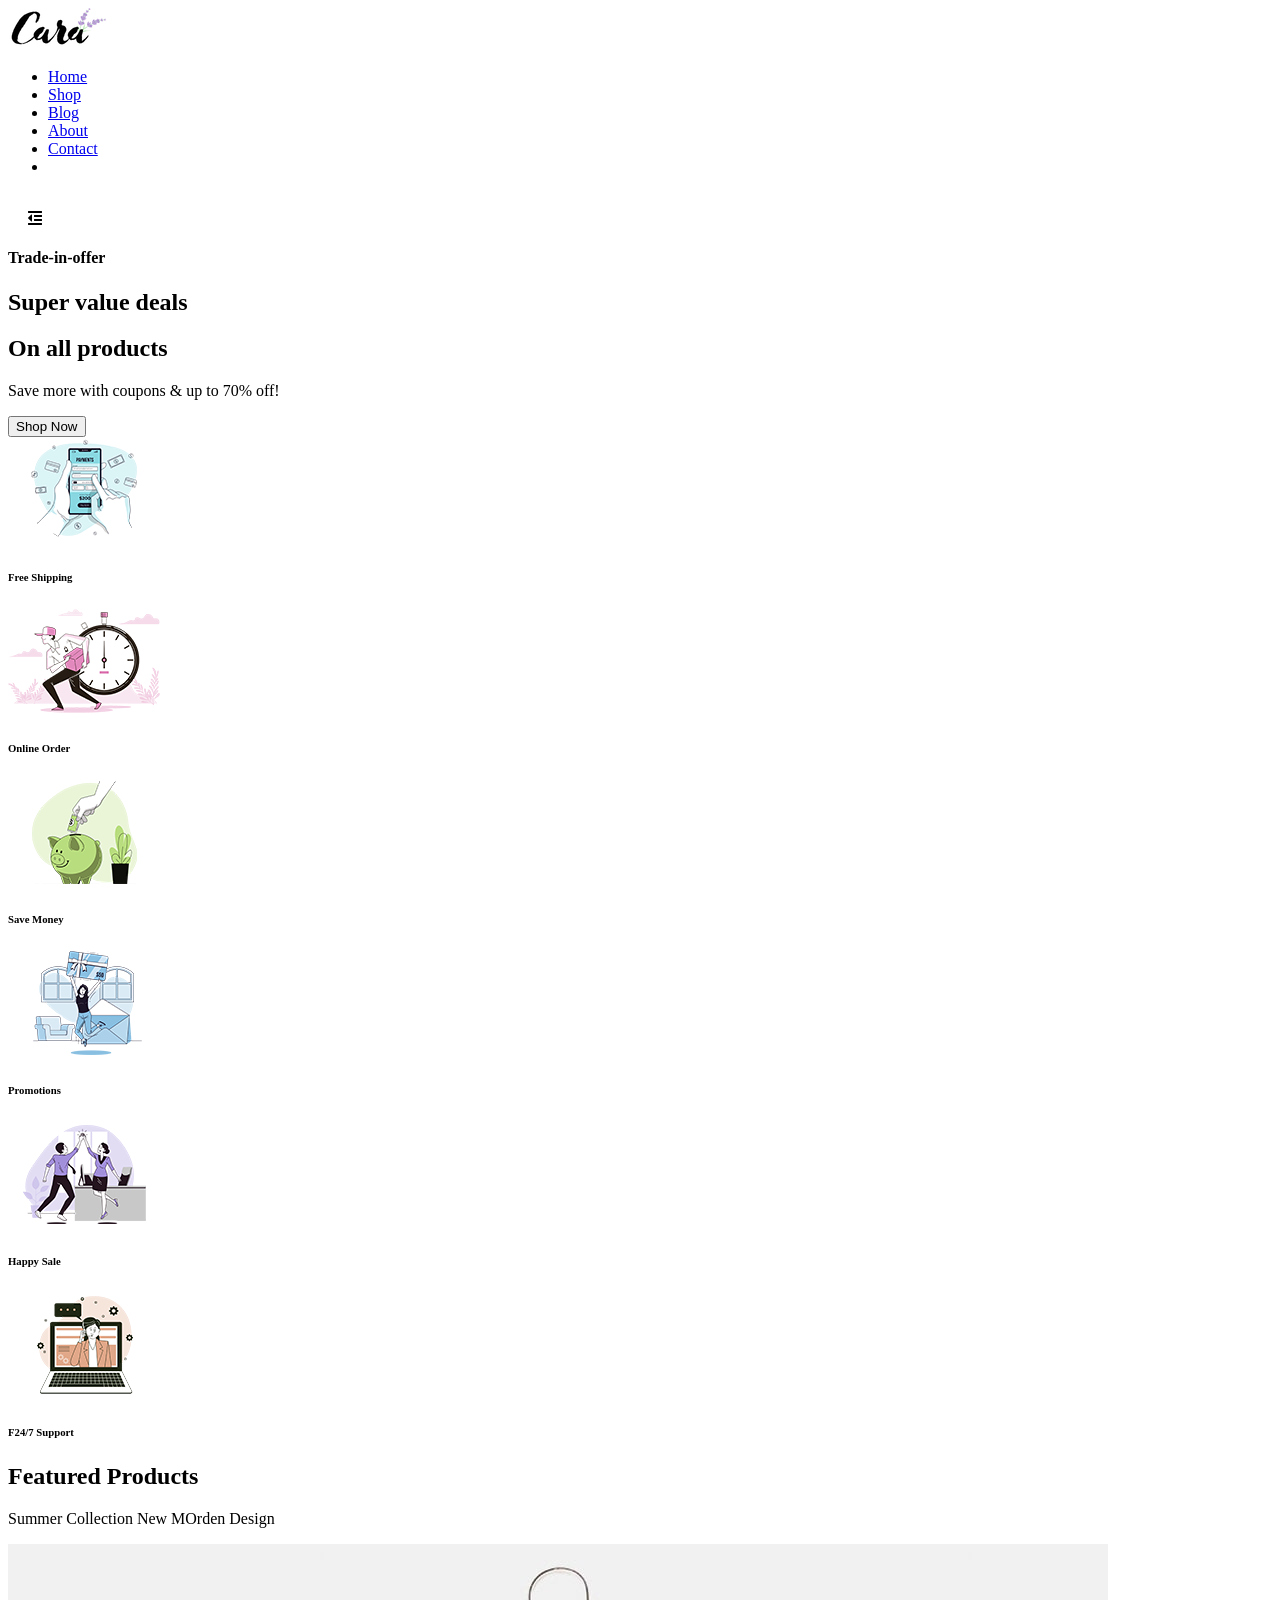
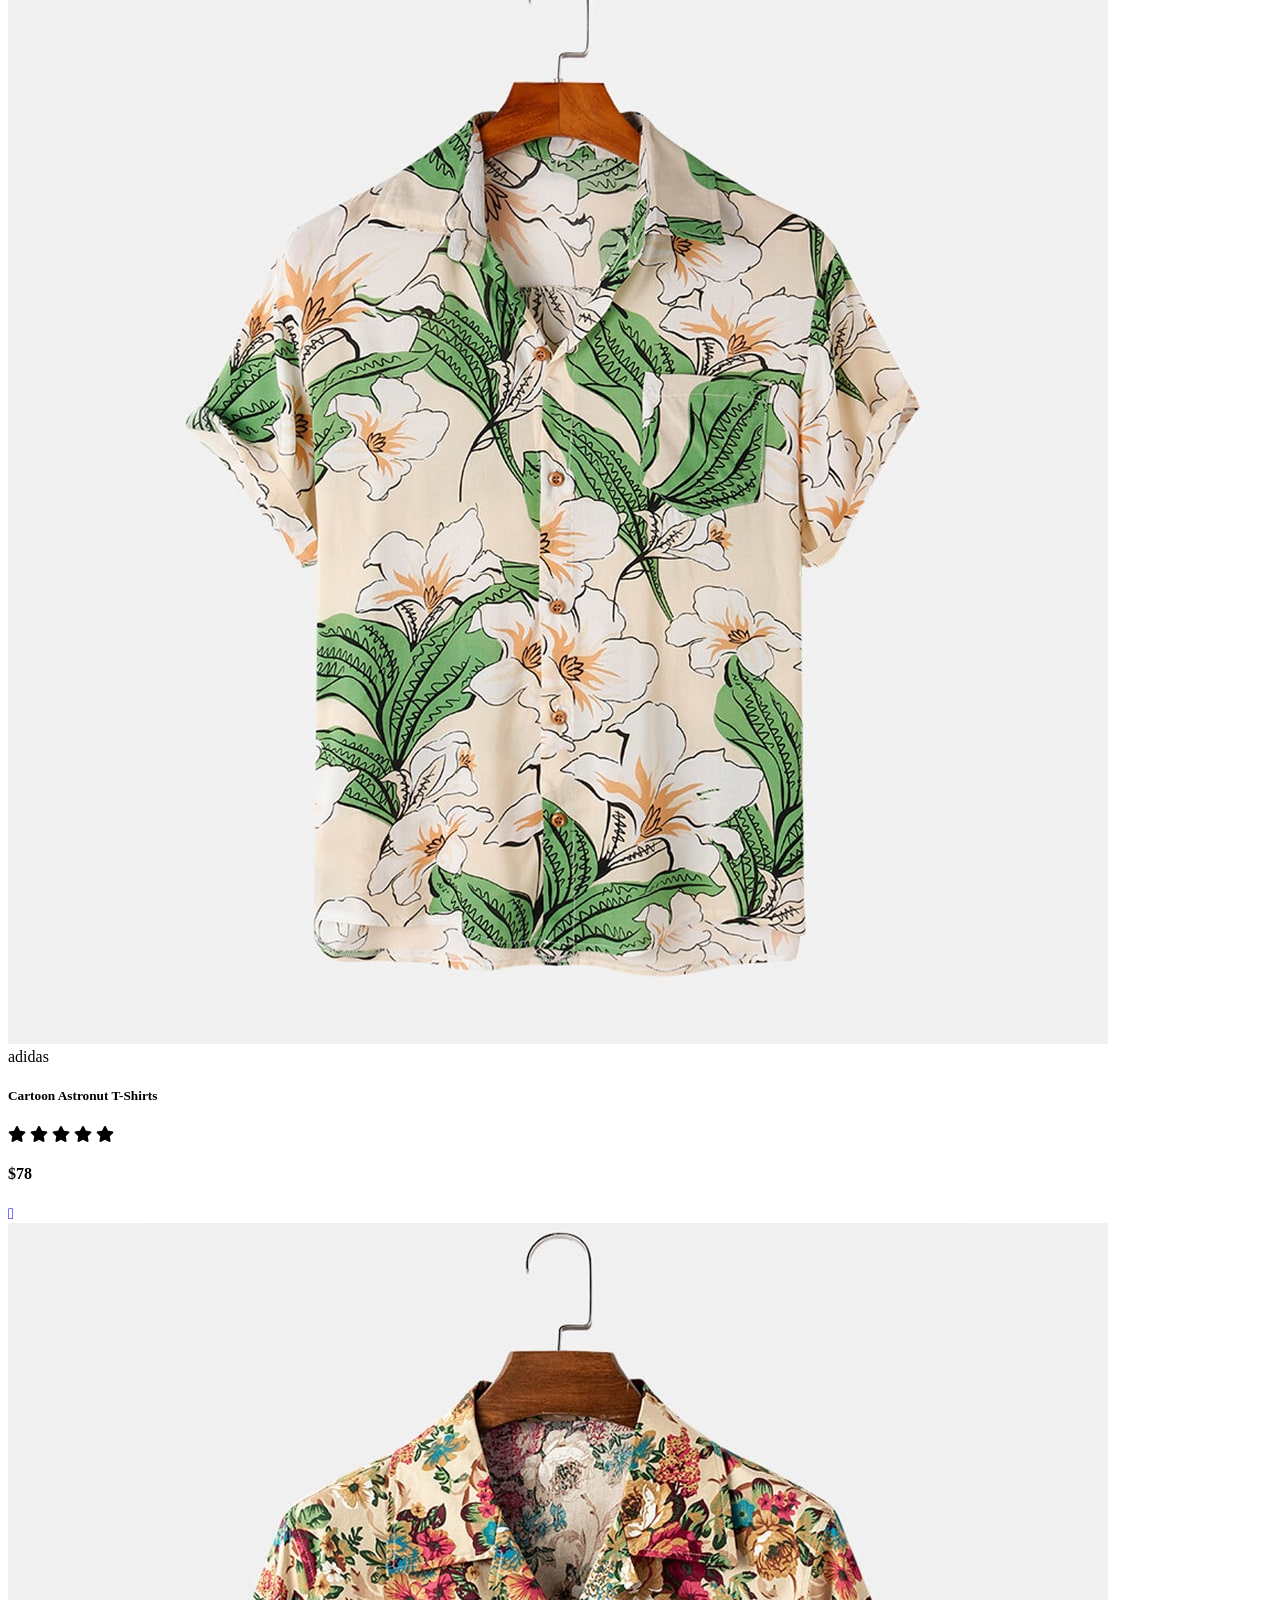
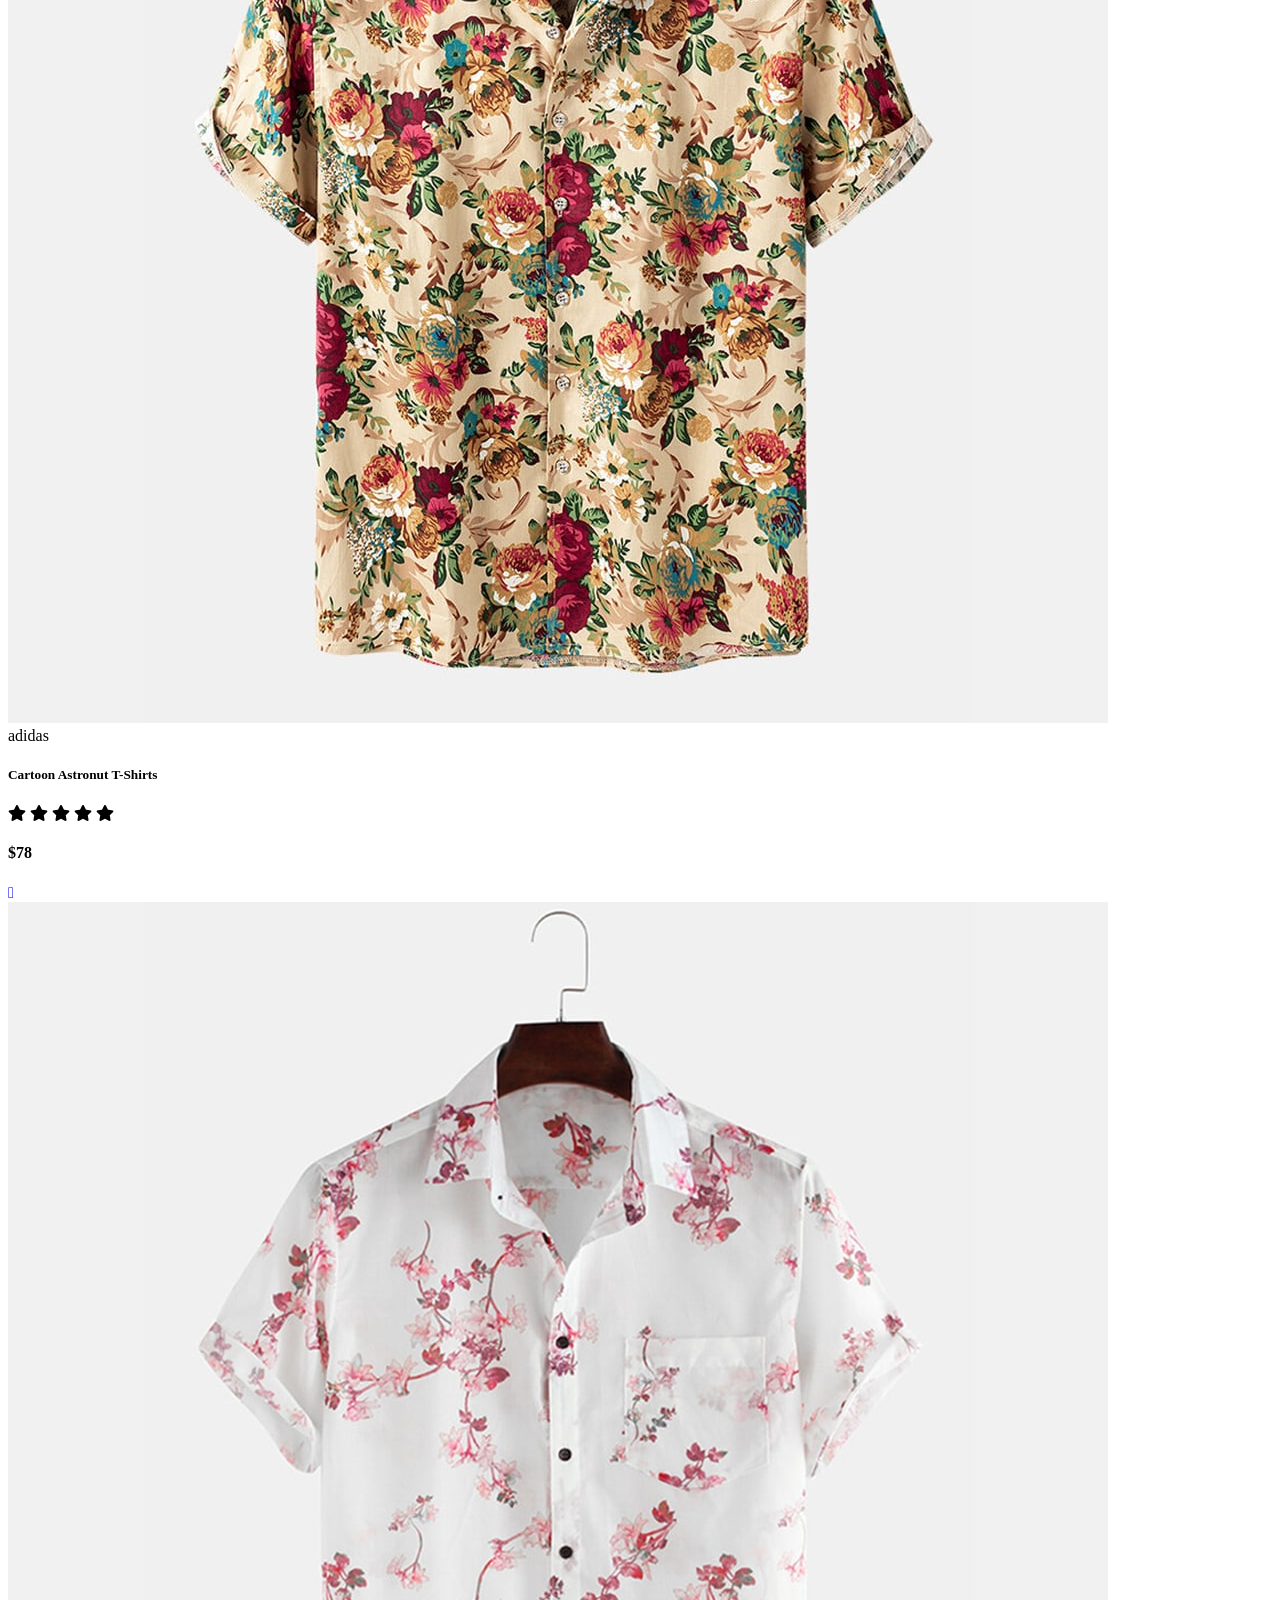
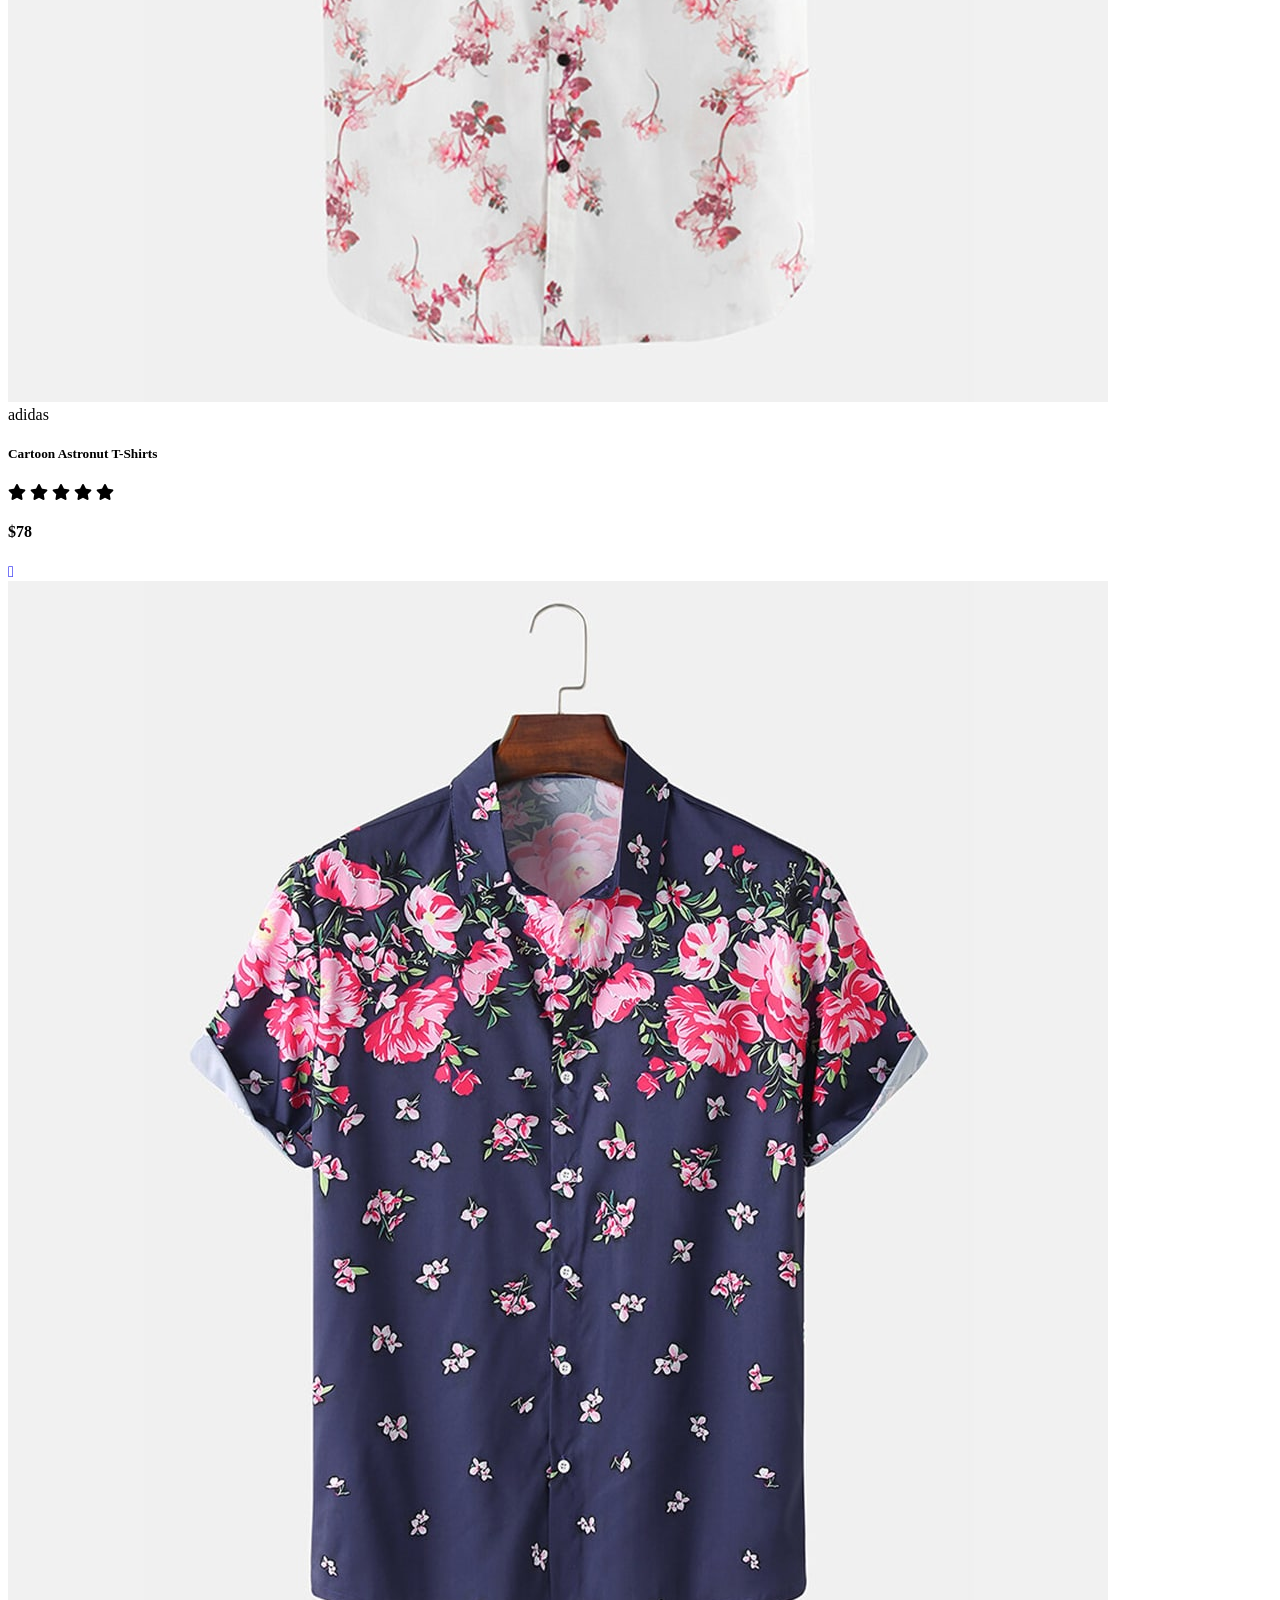
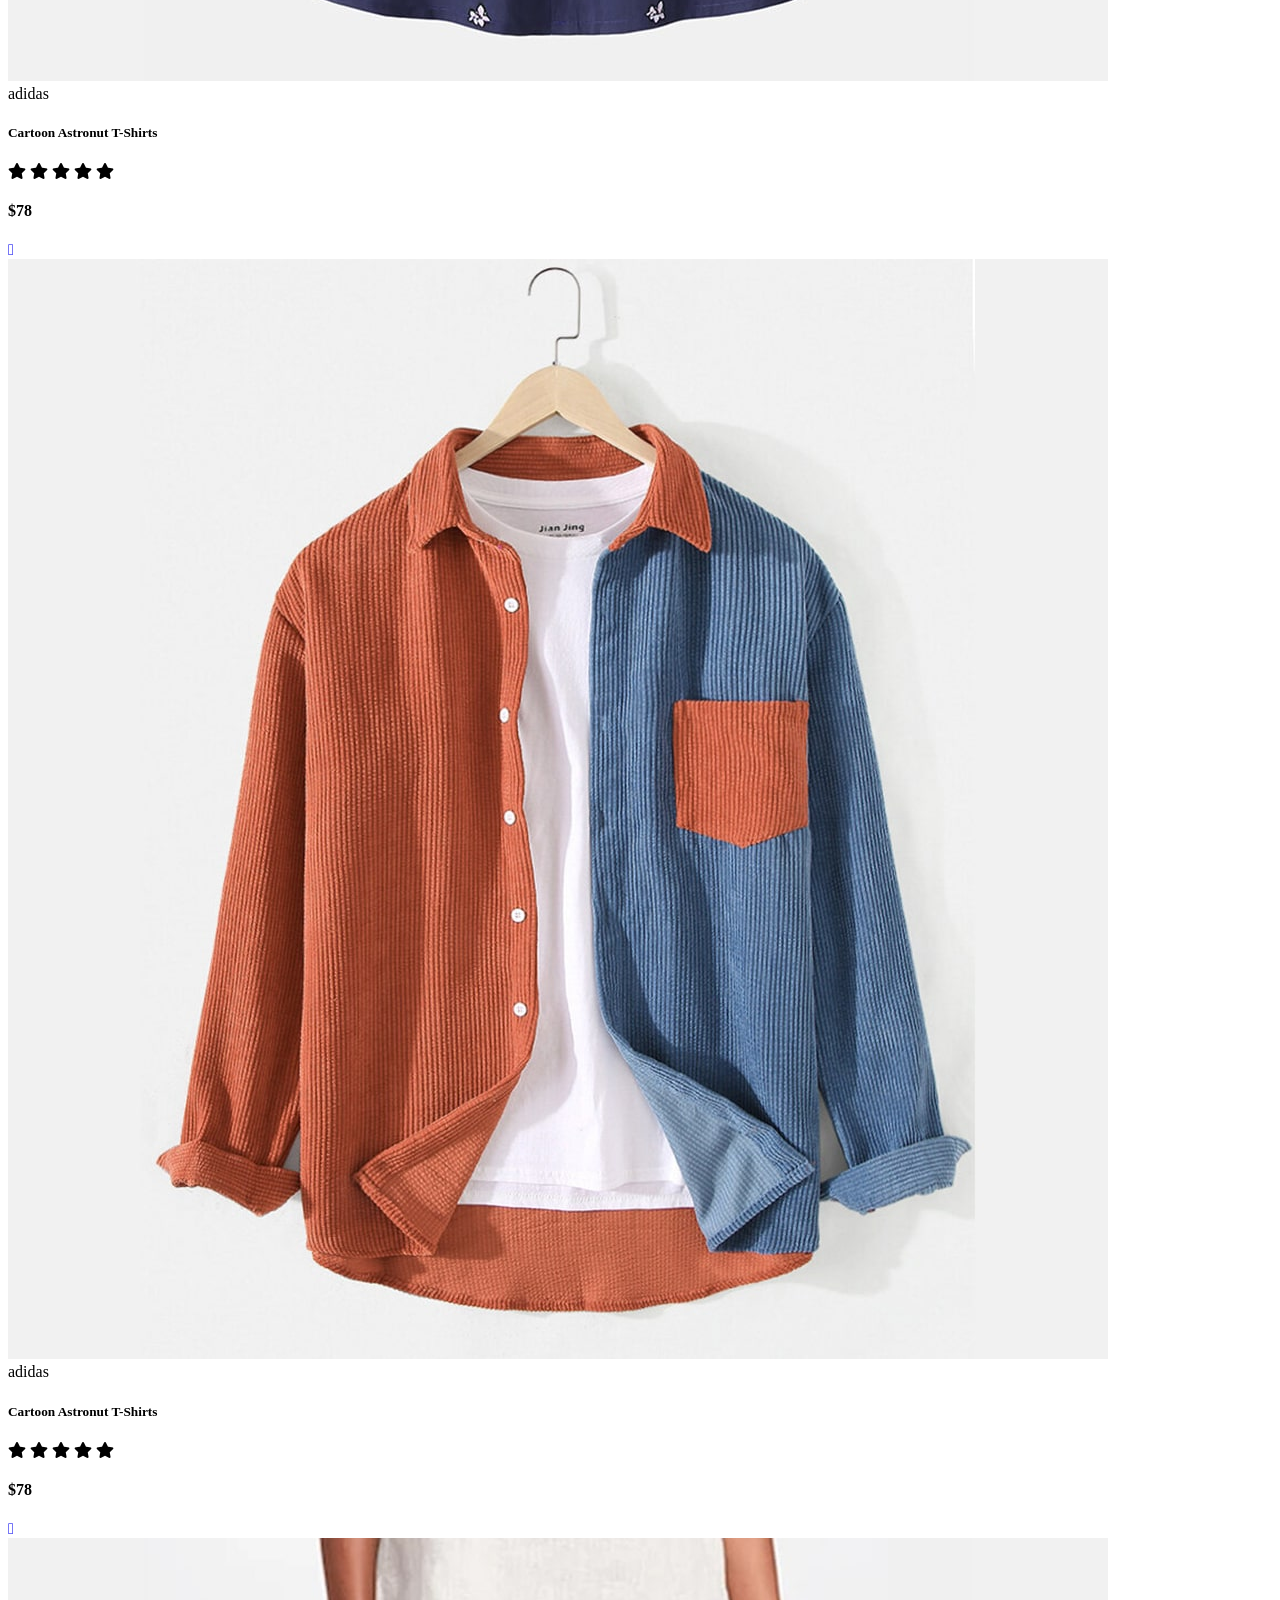
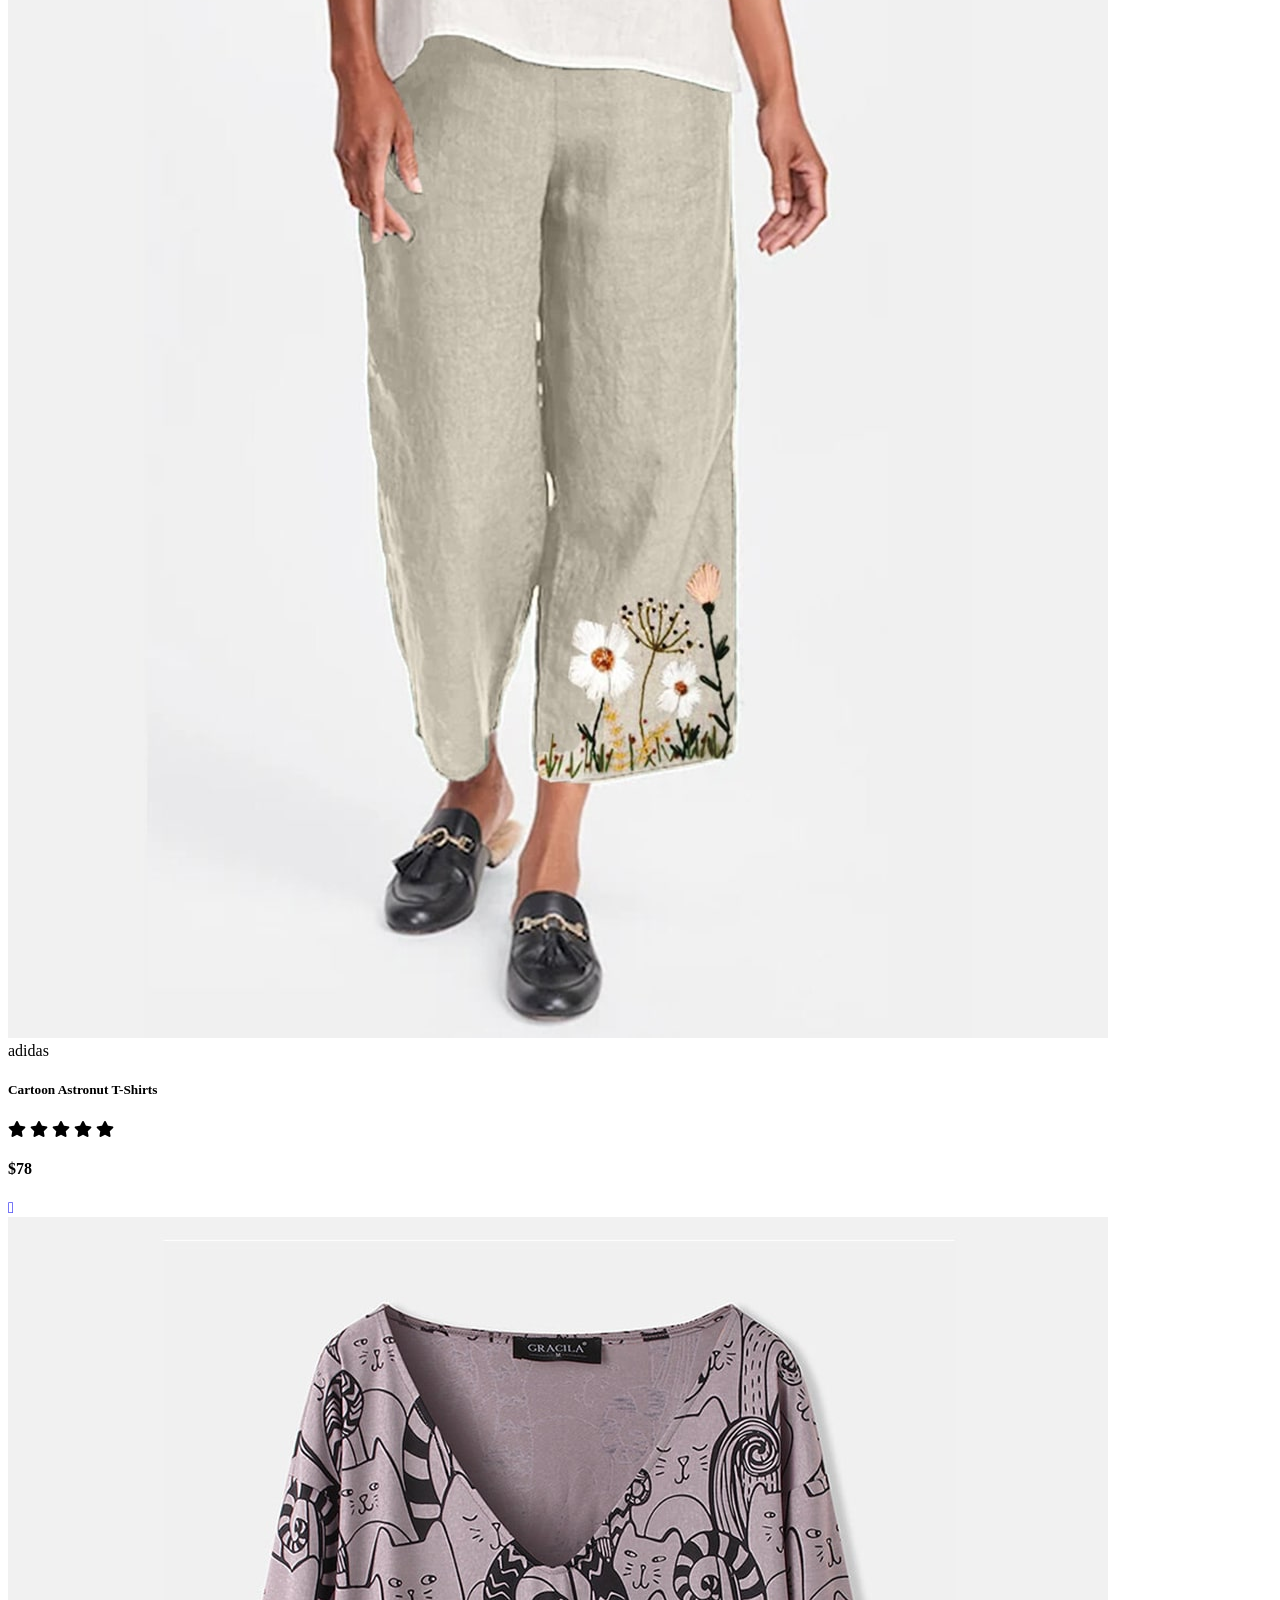
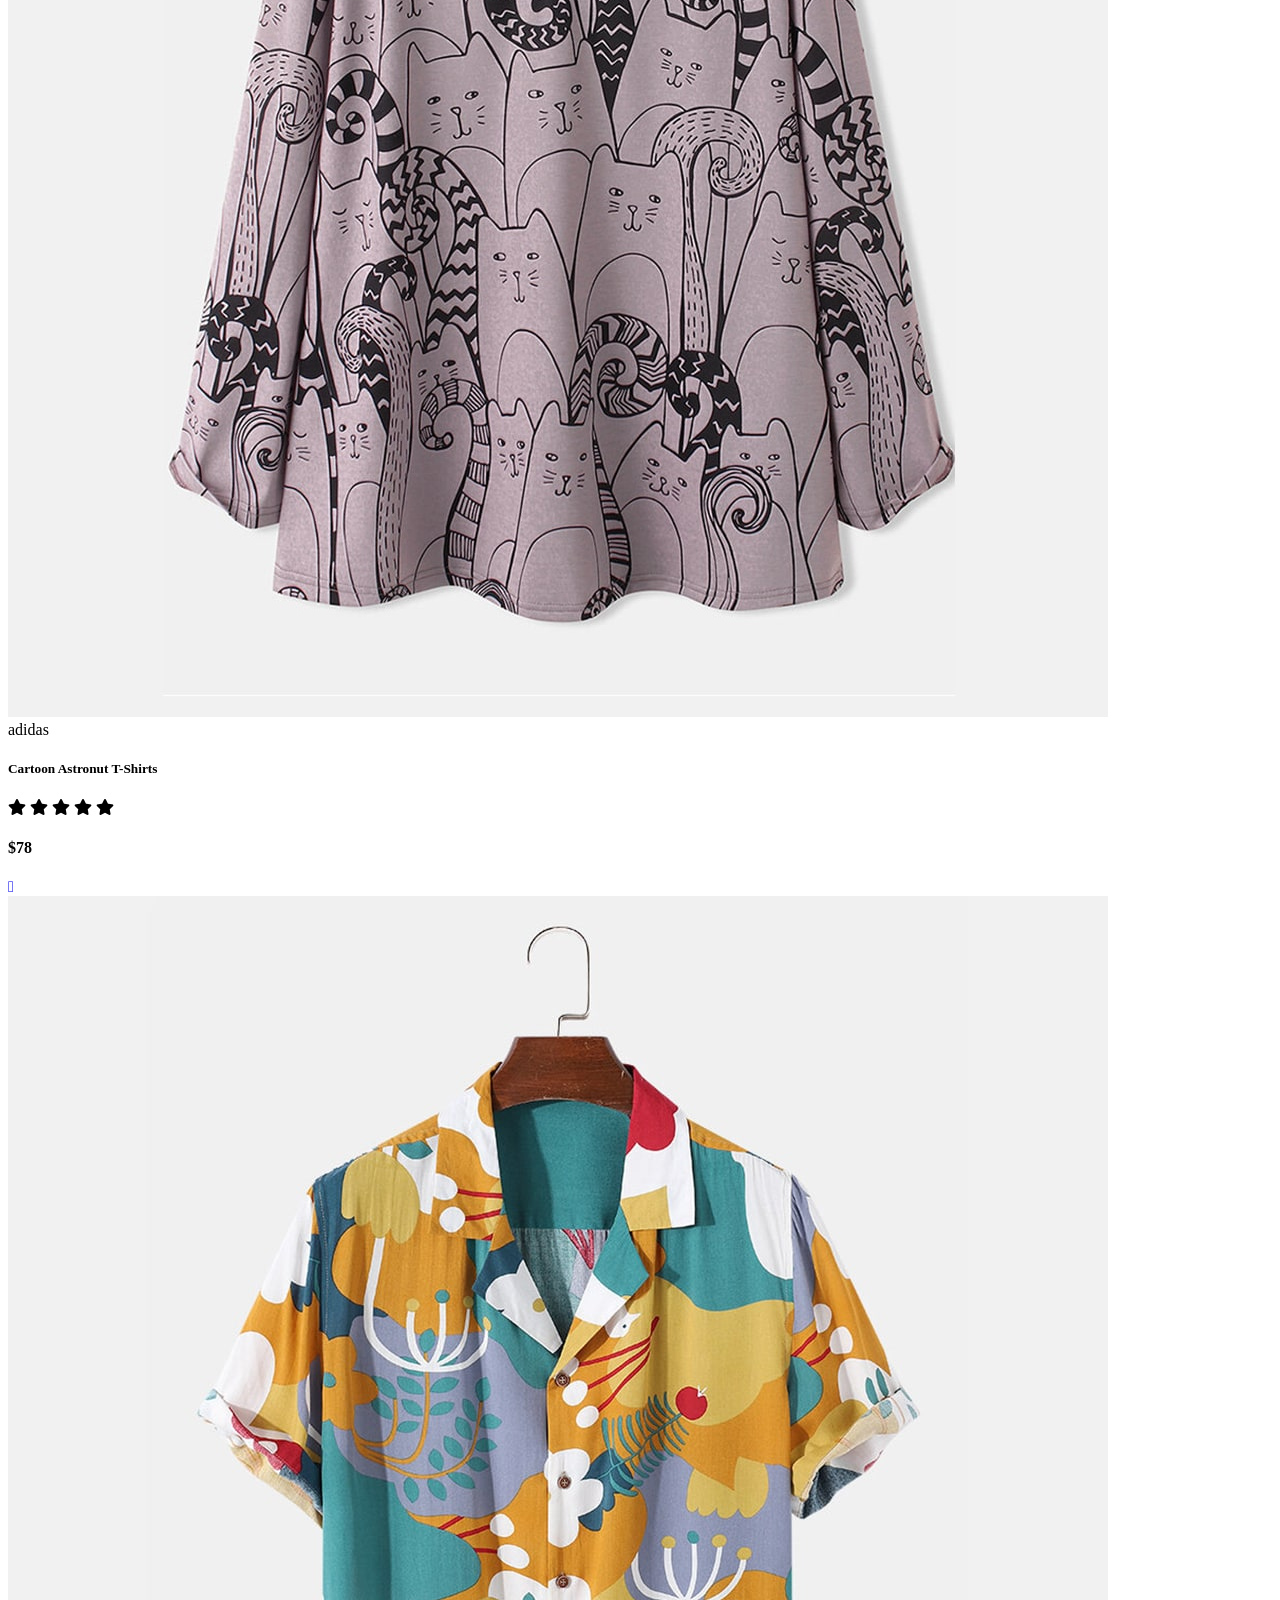
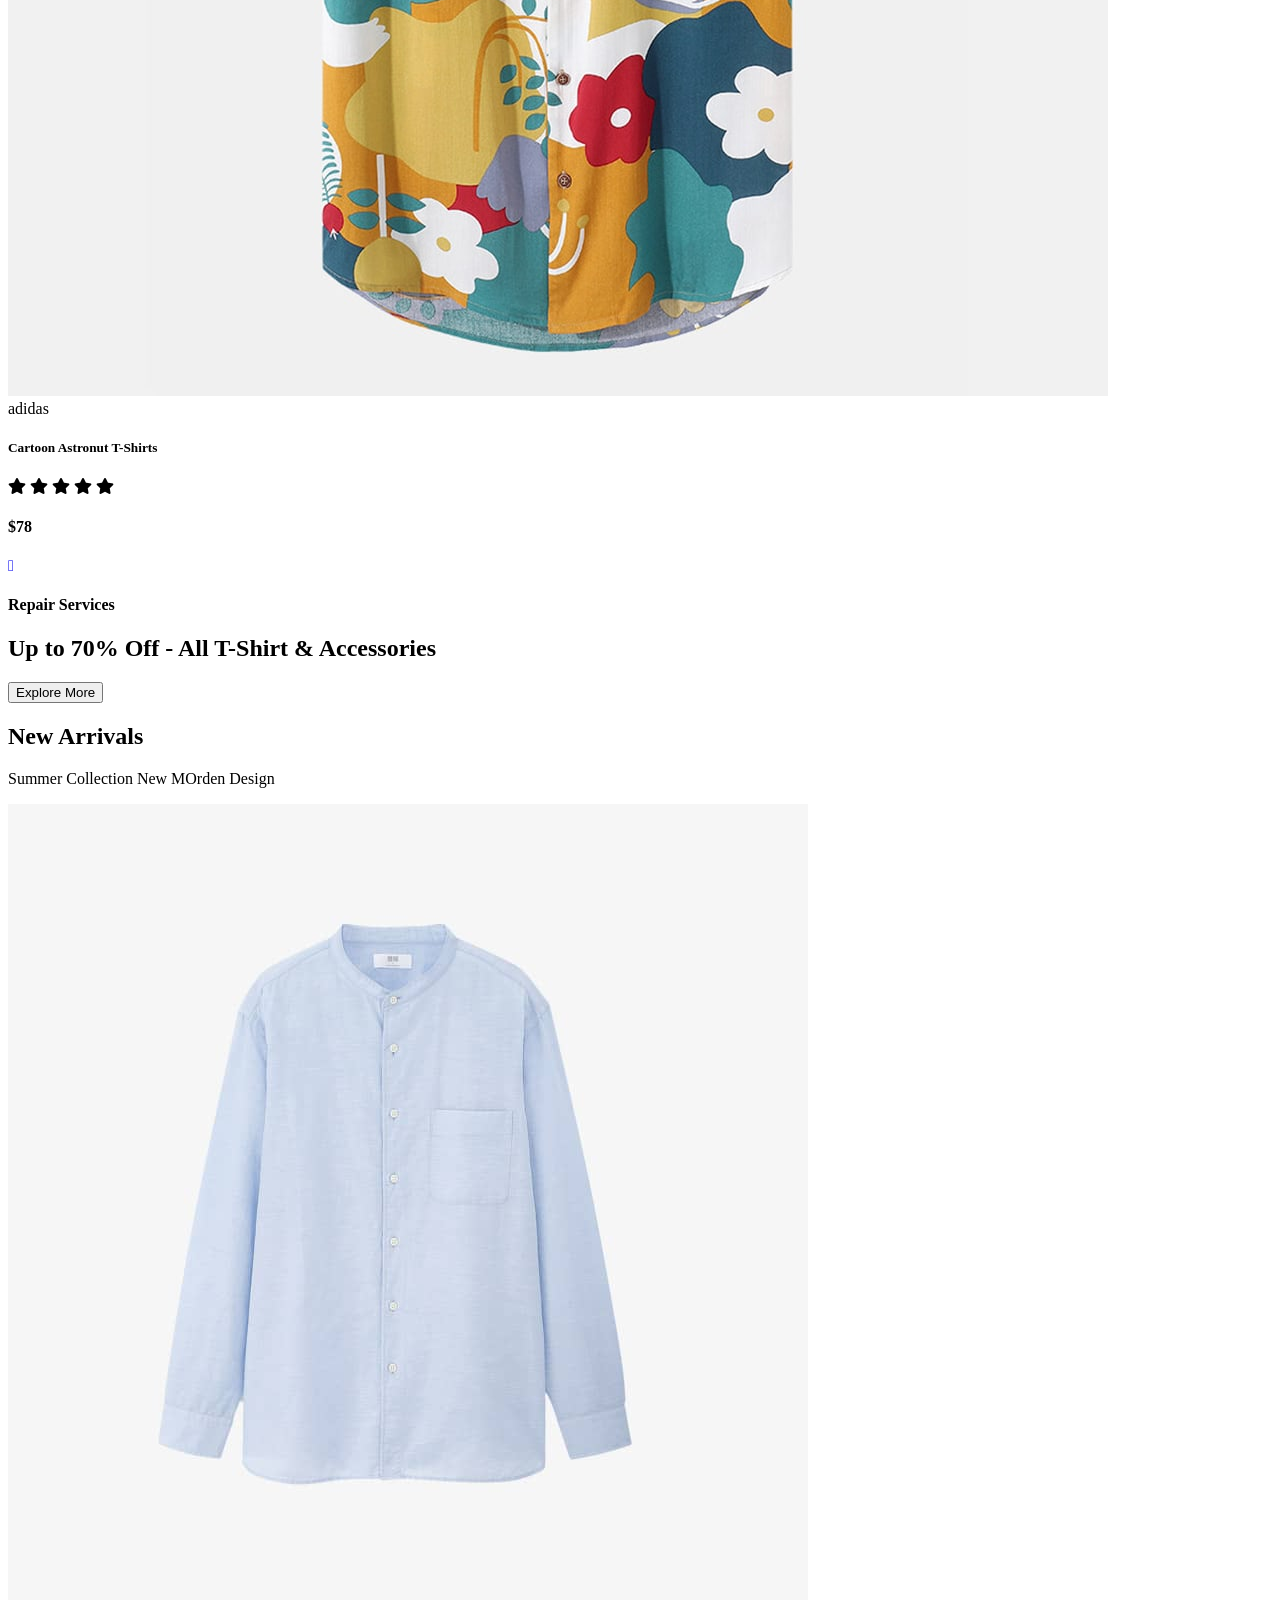
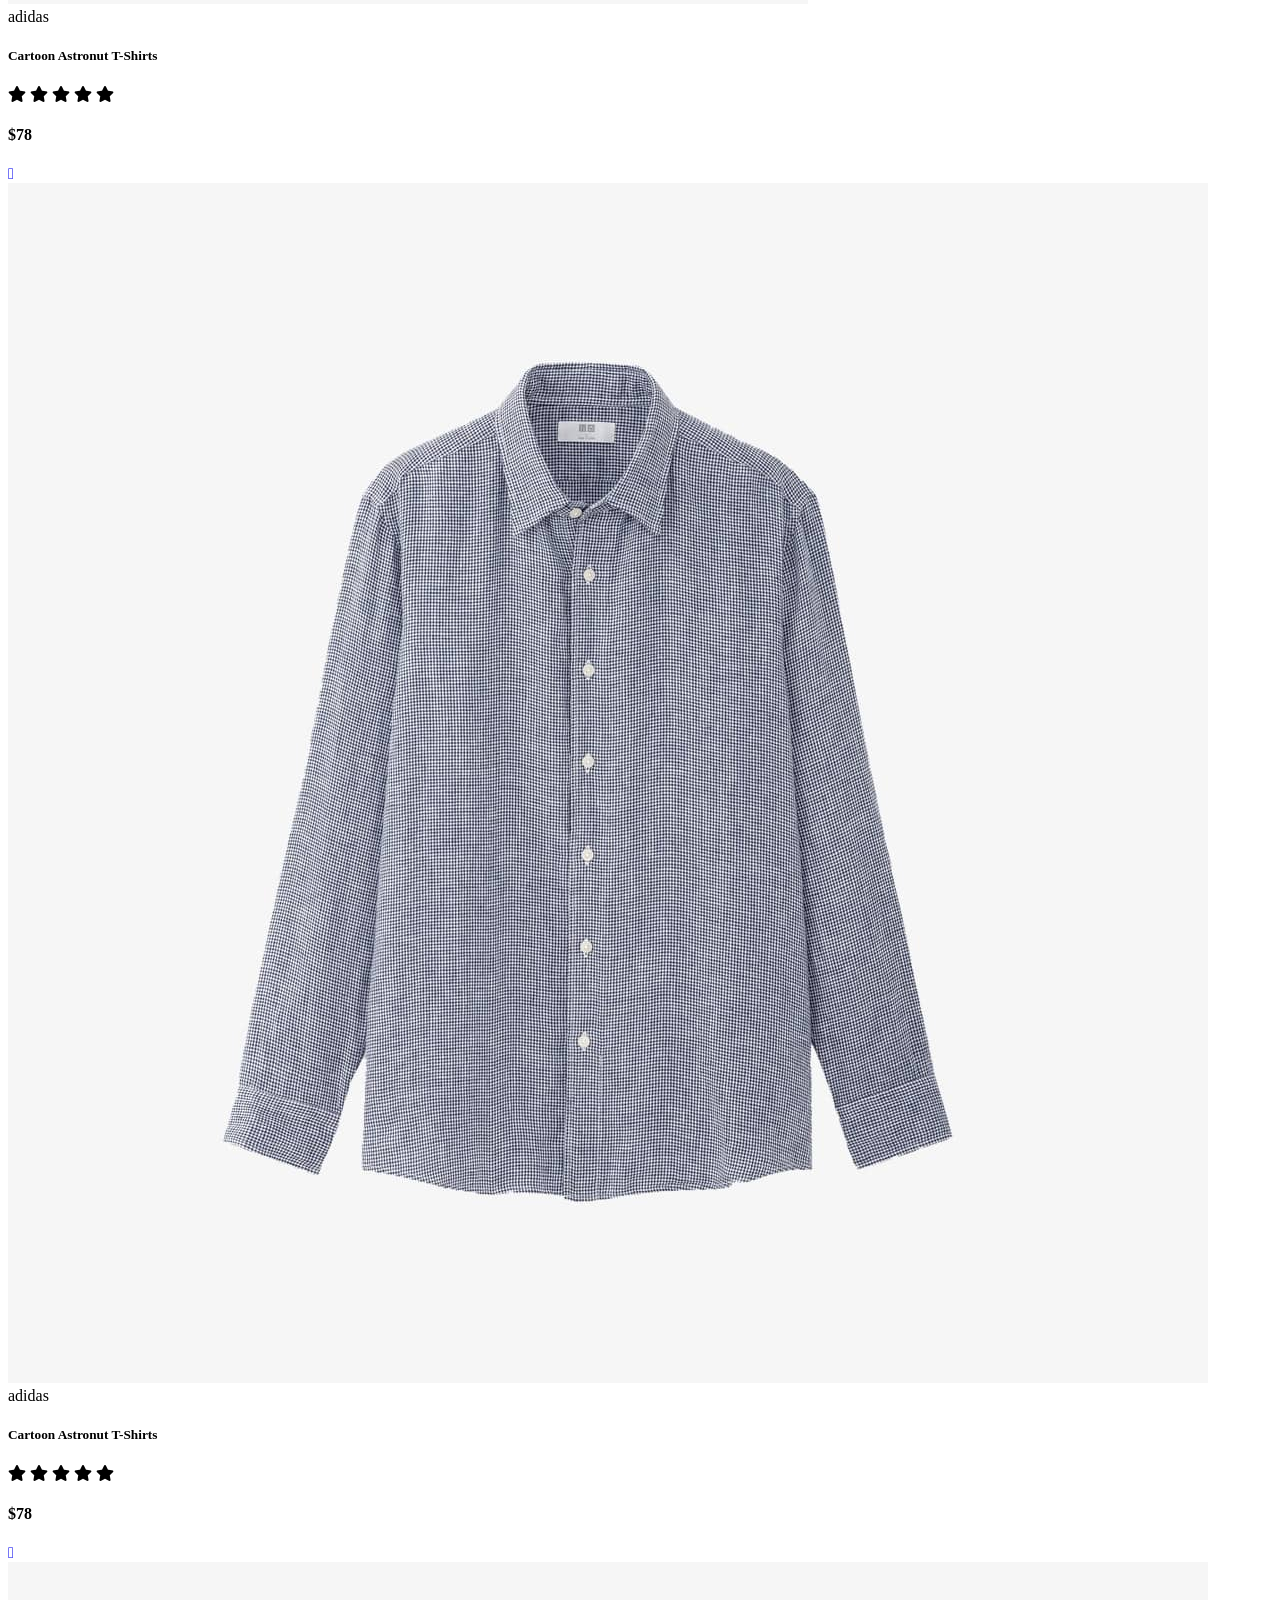
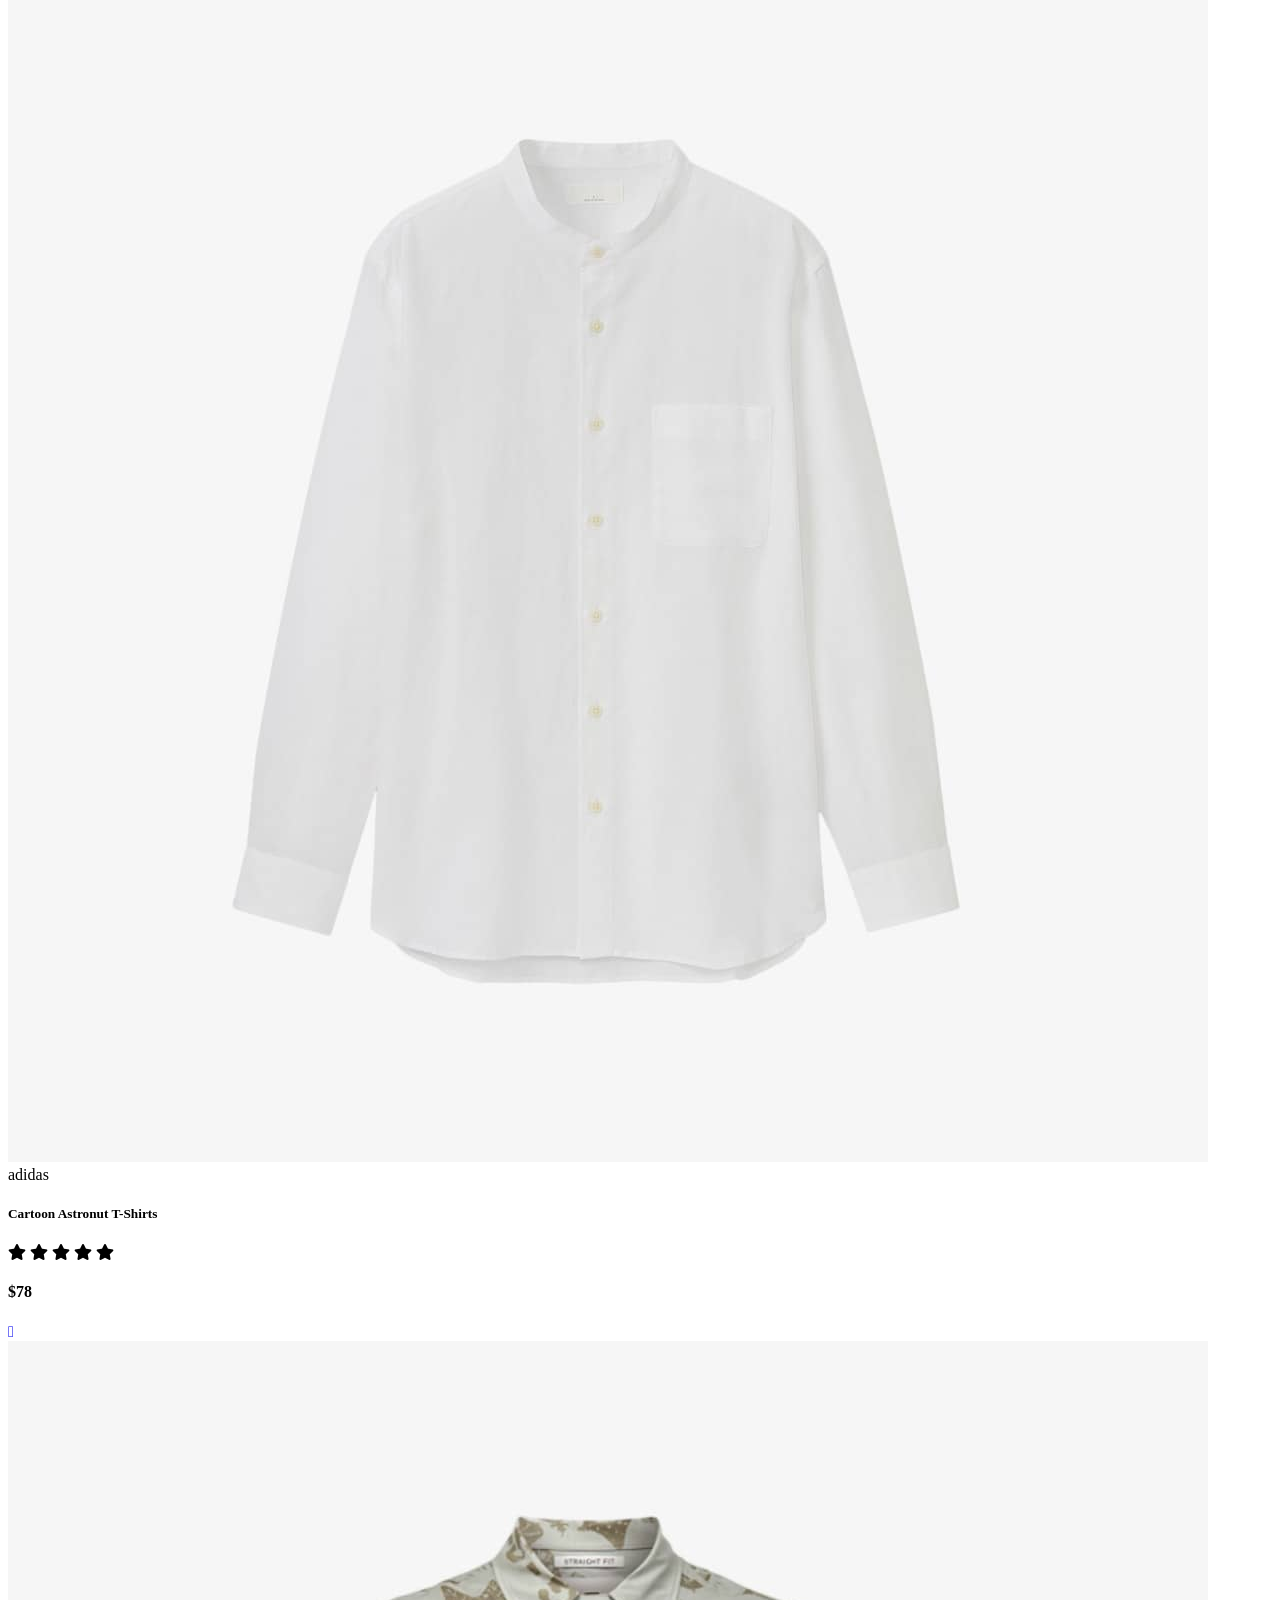
==== commit ac9217e8: "final fix" ====
--- a/Build-and-Deploy-Ecommerce-Website-main/index.html
+++ b/Build-and-Deploy-Ecommerce-Website-main/index.html
@@ -8,7 +8,7 @@
         <title>Tech2etc Ecommerce Tutorial</title>
         <link rel="stylesheet" href="https://pro.fontawesome.com/releases/v5.10.0/css/all.css" />
 
-        <link rel="stylesheet" href="style.css">
+        <link rel="stylesheet" href="css/style.css">
     </head>
 
     <body>
@@ -437,7 +437,7 @@
             </div>
          </footer>
 
-        <script src="script.js"></script>
+        <script src="js/script.js"></script>
     </body>
 
 </html>
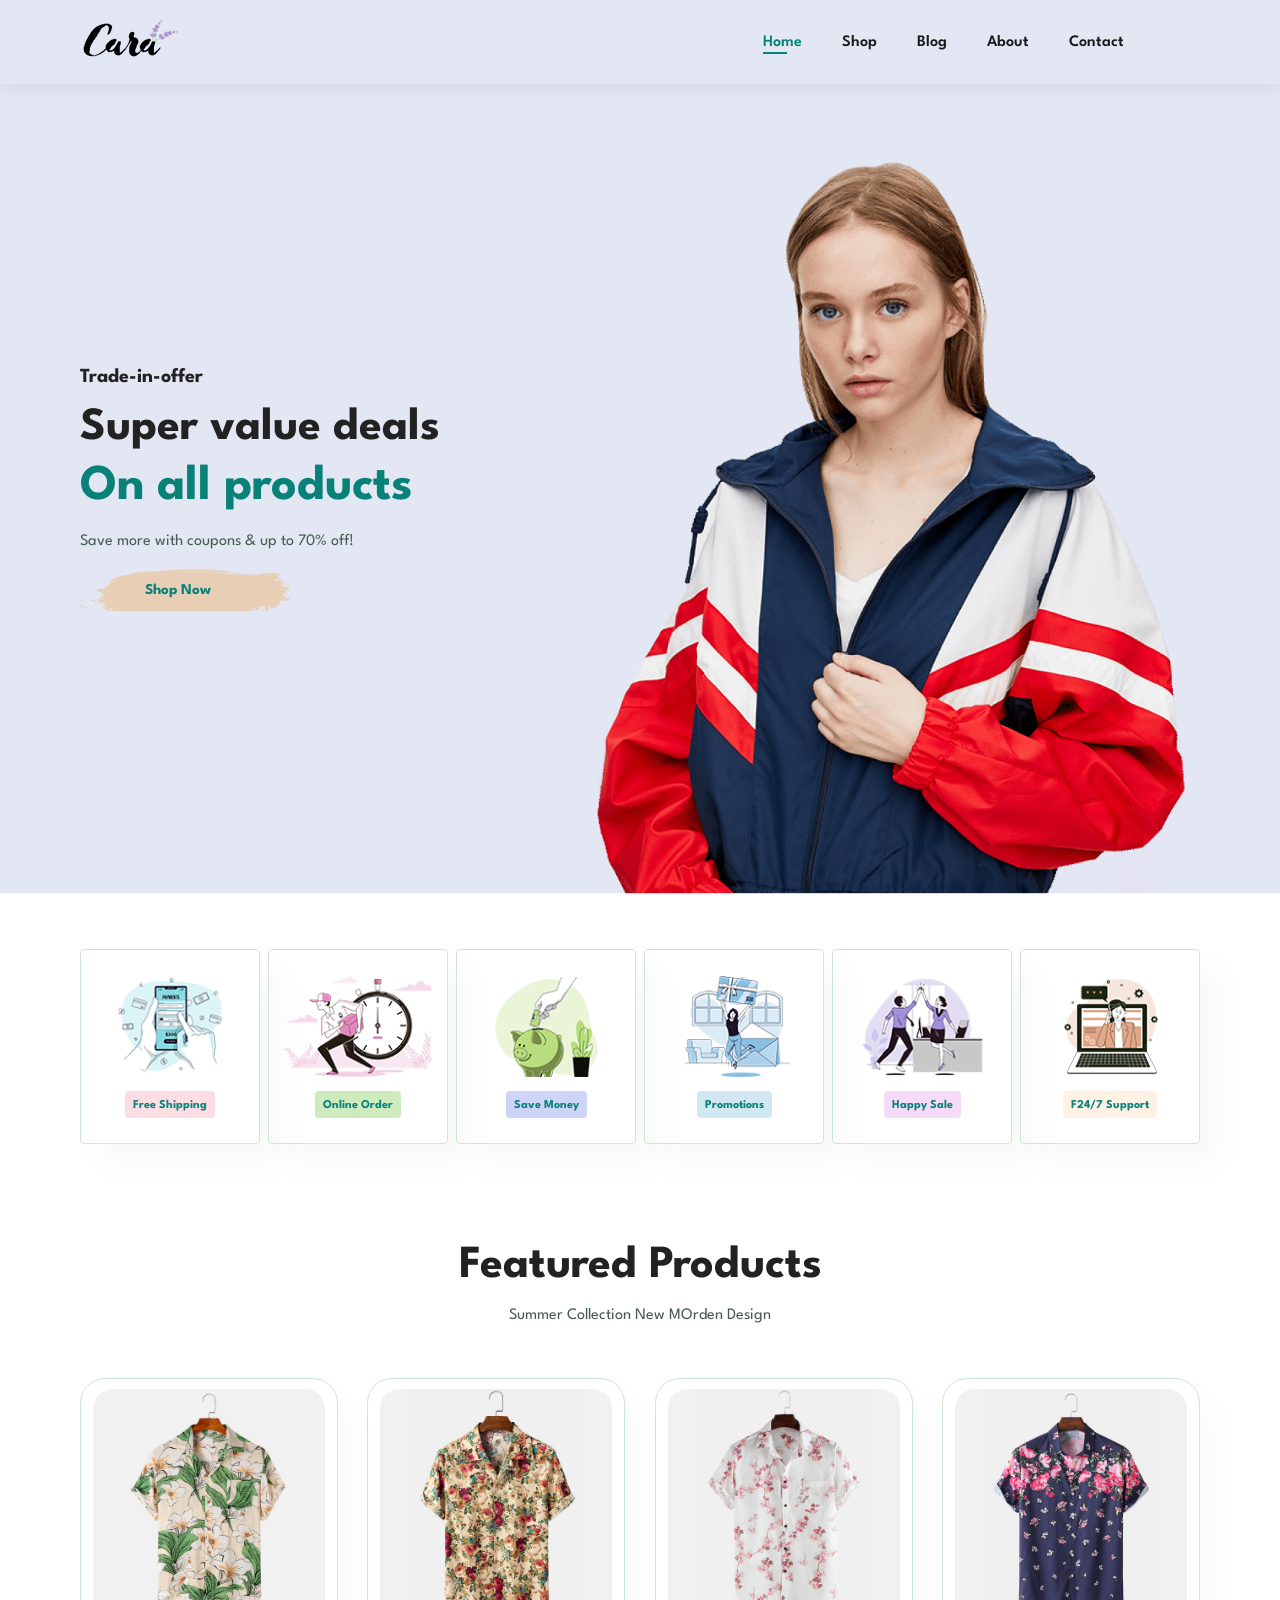
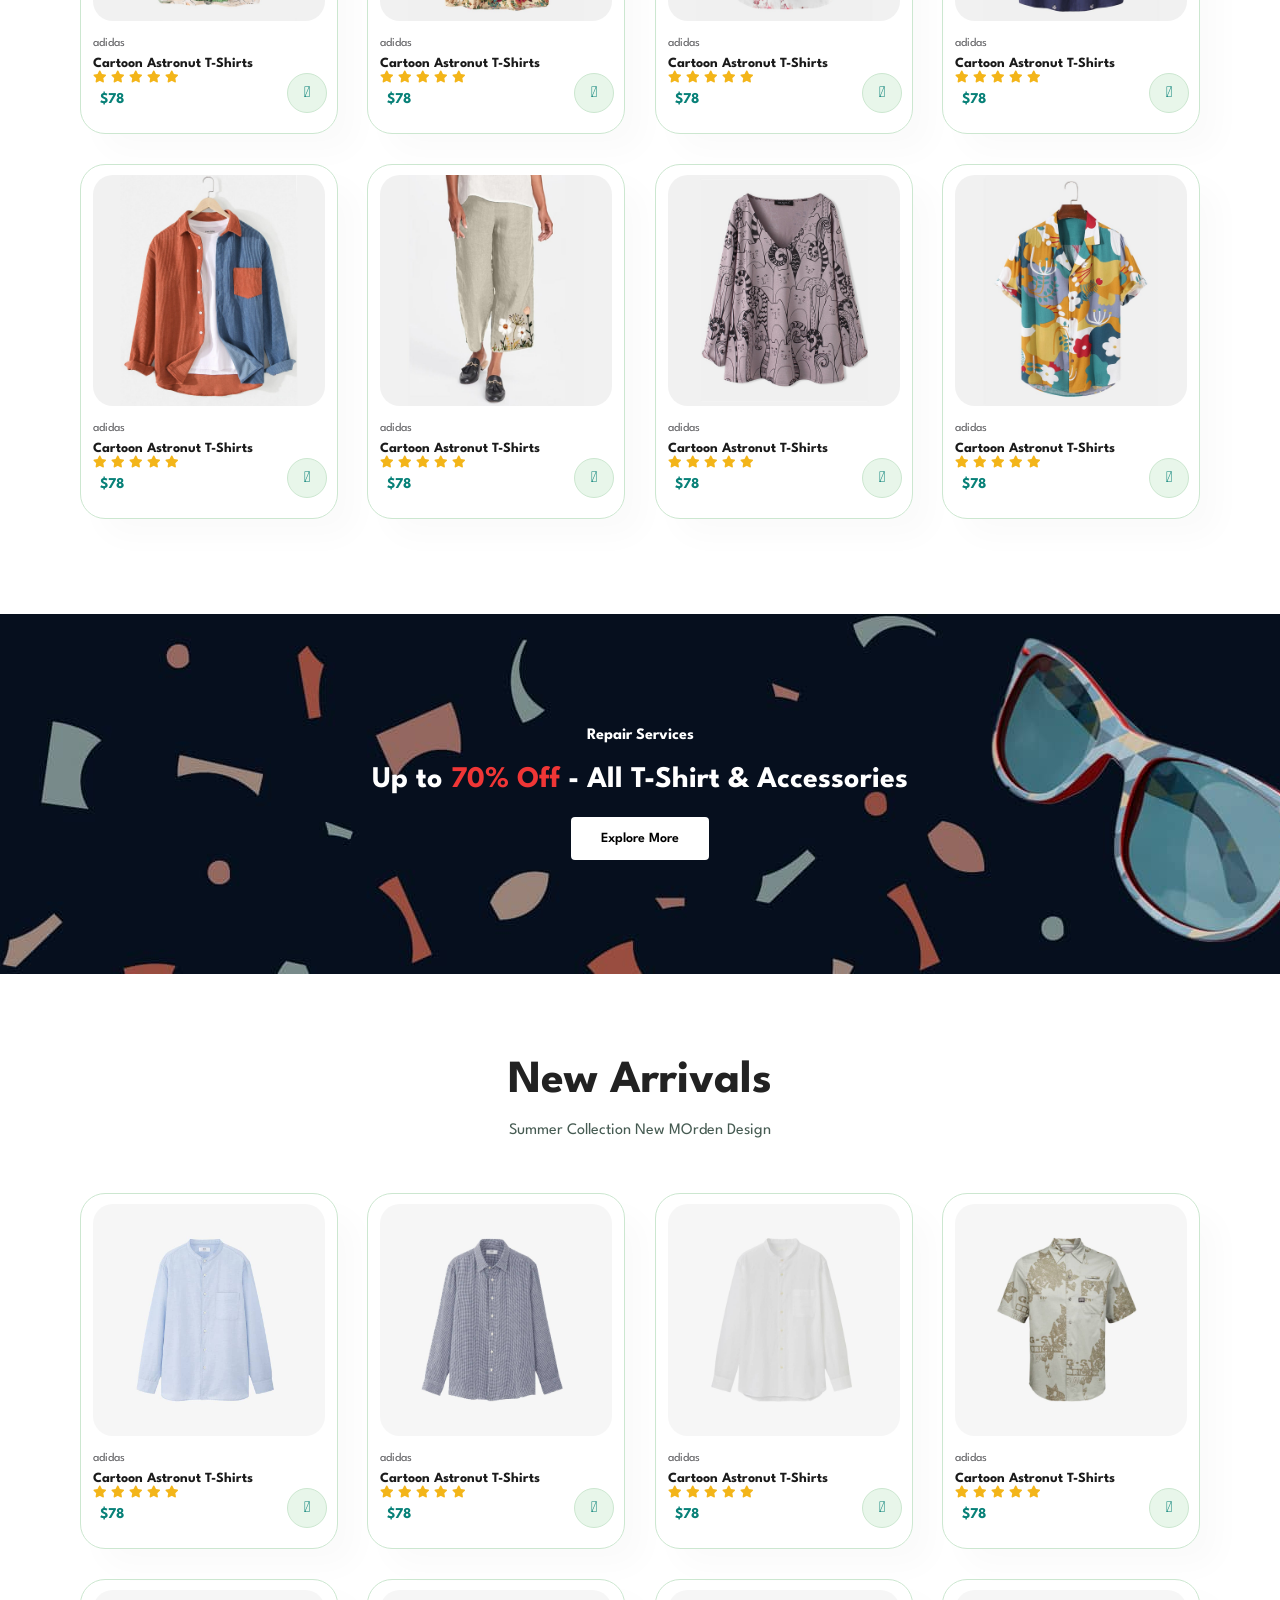
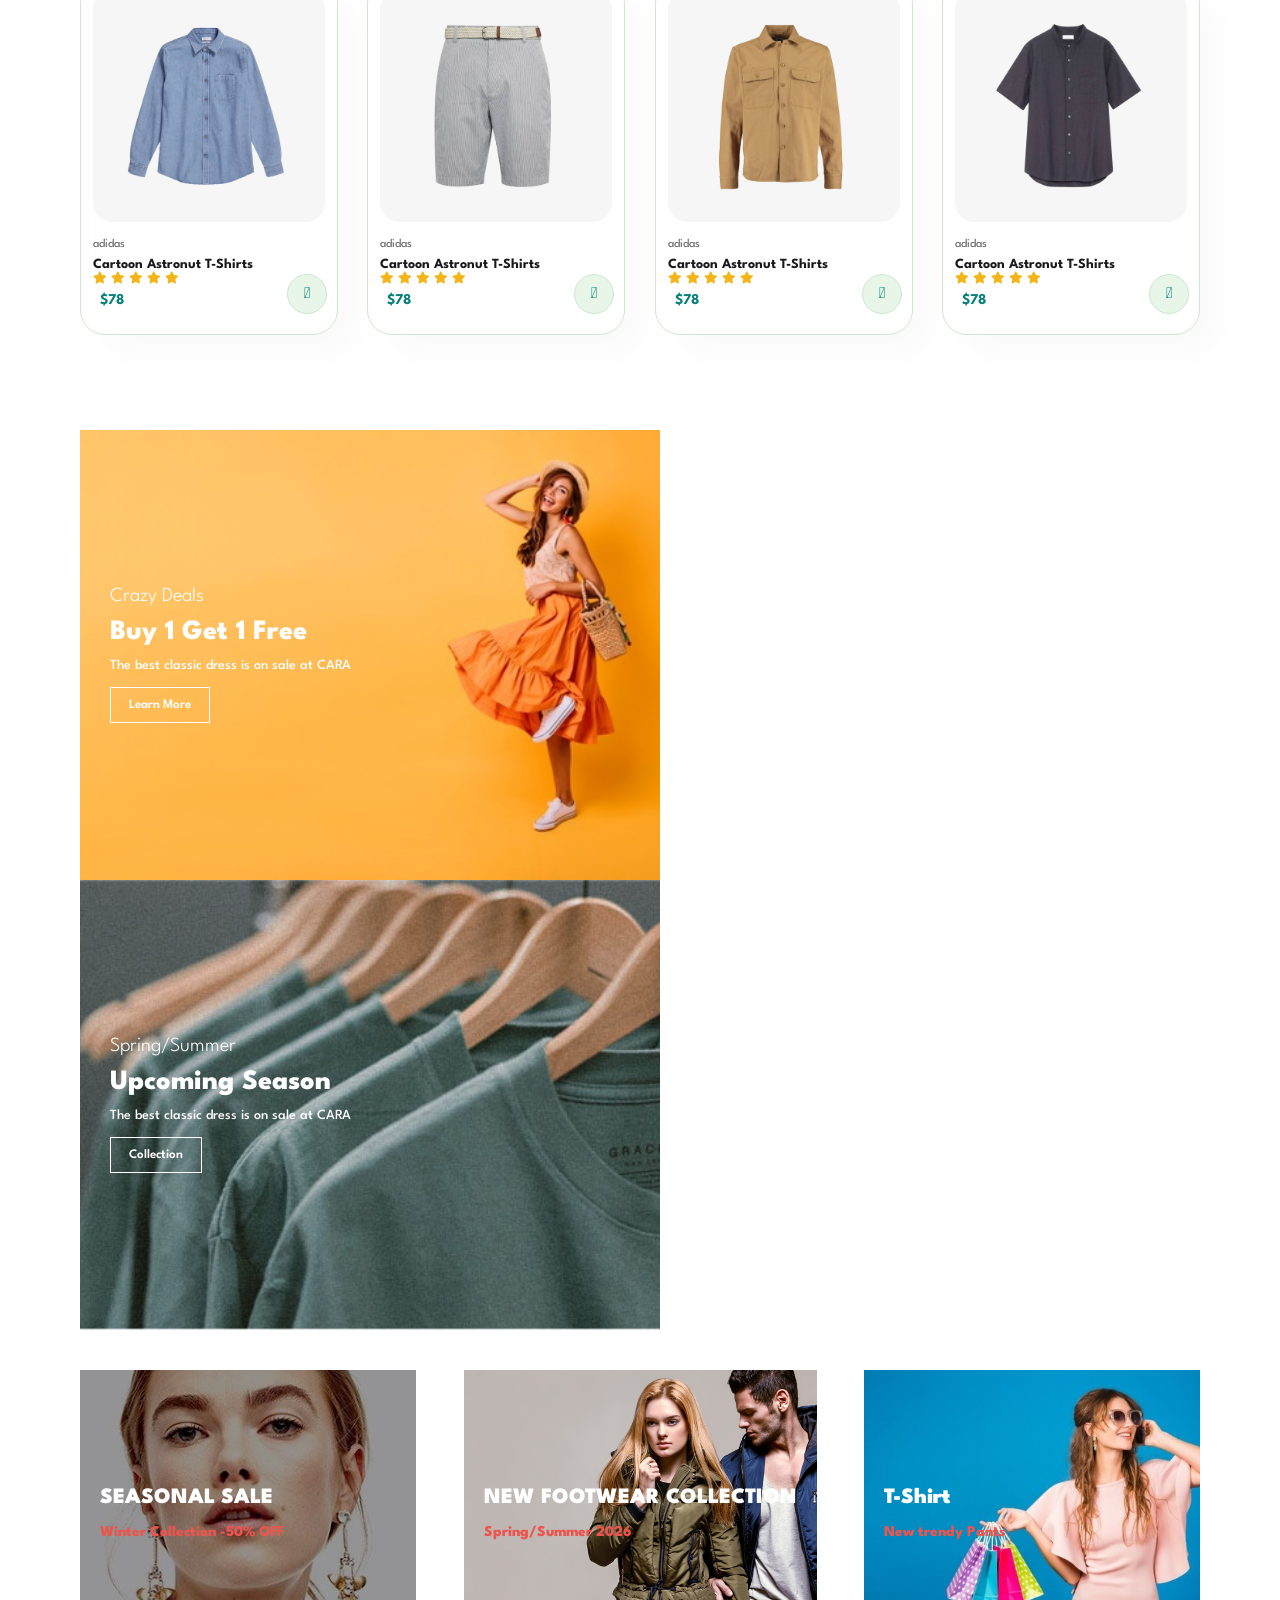
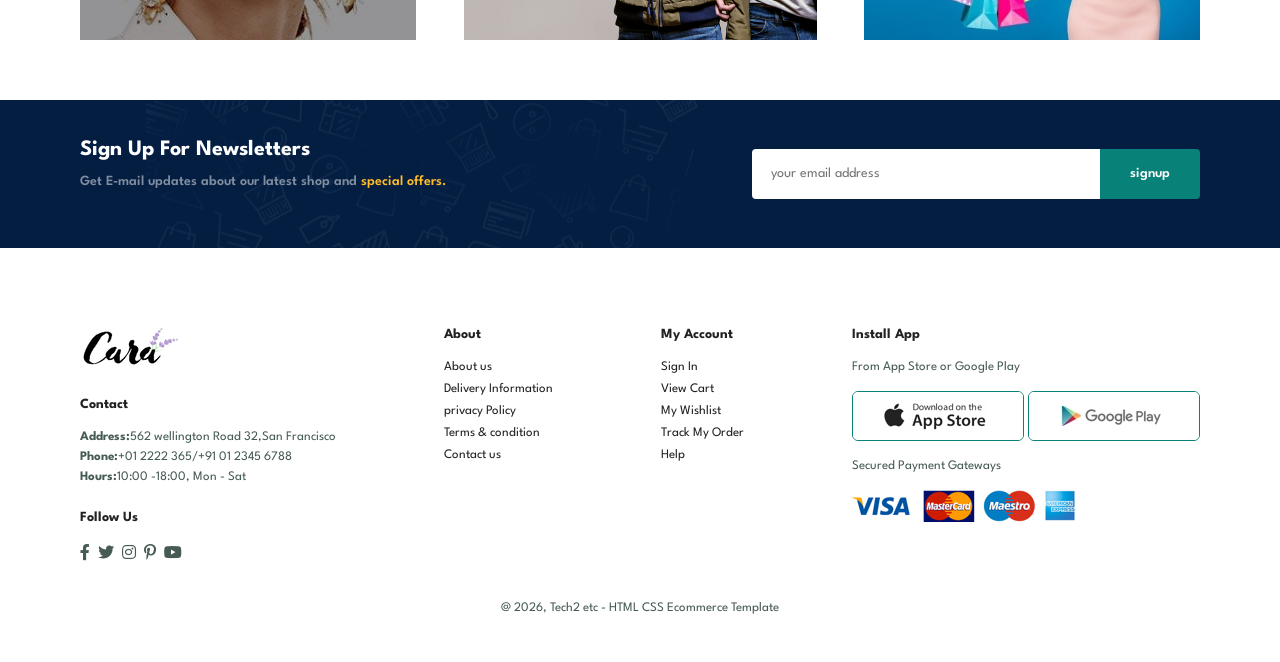
==== commit 12c6866d: "fixed" ====
--- a/Build-and-Deploy-Ecommerce-Website-main/index.html
+++ b/Build-and-Deploy-Ecommerce-Website-main/index.html
@@ -8,7 +8,7 @@
         <title>Tech2etc Ecommerce Tutorial</title>
         <link rel="stylesheet" href="https://pro.fontawesome.com/releases/v5.10.0/css/all.css" />
 
-        <link rel="stylesheet" href="css/style.css">
+        <link rel="stylesheet" href="style.css">
     </head>
 
     <body>
@@ -437,7 +437,7 @@
             </div>
          </footer>
 
-        <script src="js/script.js"></script>
+        <script src="script.js"></script>
     </body>
 
 </html>
--- a/Build-and-Deploy-Ecommerce-Website-main/style.css
+++ b/Build-and-Deploy-Ecommerce-Website-main/style.css
@@ -0,0 +1,1084 @@
+@import url("https://fonts.googleapis.com/css2?family=Spartan:wght@100;200;300;400;500;600;700;800;900&display=swap");
+* {
+  margin: 0;
+  padding: 0;
+  box-sizing: border-box;
+  font-family: "Spartan", sans-serif;
+}
+
+html {
+  scroll-behavior: smooth;
+}
+
+/* Global Styles */
+
+h1 {
+  font-size: 50px;
+  line-height: 64px;
+  color: #222;
+}
+
+h2 {
+  font-size: 46px;
+  line-height: 54px;
+  color: #222;
+}
+
+h4 {
+  font-size: 20px;
+  color: #222;
+}
+
+h6 {
+  font-weight: 700;
+  font-size: 12px;
+}
+
+p {
+  font-size: 16px;
+  color: #465b52;
+  margin: 15px 0 20px 0;
+}
+
+.section-p1 {
+  padding: 40px 80px;
+}
+
+.section-m1 {
+  margin: 40px 0;
+}
+button.normal{
+  font-size: 14px;
+  font-weight: 600;
+  padding: 15px 30px;
+  color: #000;
+  background-color: #fff;
+  cursor: pointer;
+  border-radius: 4px;
+  border: none;
+  outline: none;
+  transition: 0.2s;
+}
+
+body {
+  width: 100%;
+}
+/*  HEADER START */
+
+#header{
+      display: flex;
+      align-items: center;
+      justify-content: space-between;
+      padding: 20px 80px;
+      background: #e3e6f3;
+      box-shadow: 0 5px 15px rgb(0,0,0,0.06);
+      z-index: 999;
+      position: sticky;
+      top: 0;
+      left: 0;
+      
+}
+#navbar{
+  display: flex;
+  align-items: center;
+  justify-content: center;
+  
+}
+
+#navbar li{
+  list-style: none;
+  padding: 0px 20px;
+  position: relative;
+}
+#navbar li a{
+  text-decoration: none;
+  font-size: 16px;
+  font-weight: 600;
+  color: #1a1a1a;
+  transition: 0.03s ease;
+}
+#navbar li a:hover,
+#navbar li a.active{
+  color: #088178;
+}
+#navbar li a.active::after,
+#navbar li a:hover::after{
+  content: "";
+  width: 30%;
+  height: 2px;
+  background: #088178;
+  position: absolute;
+  bottom: -4px;
+  left: 20px;
+}
+#mobile{
+  display: none;
+  align-items: center;
+}
+#close{
+  display: none;
+}
+/* HOME PAGE */
+#hero {
+  background-image: url("img/hero4.png");
+  height: 90vh;
+  width: 100%;
+  background-size: cover;
+  background-position: top 25% right 0;
+  display: flex;
+  flex-direction: column;
+  padding: 0 80px;
+  align-items: flex-start;
+  justify-content: center;
+}
+#hero h4{
+  padding-bottom: 15px;
+}
+#hero h1{
+  color: #088178;
+}
+#hero button{
+  background-image: url("img/button.png");
+  background-color: transparent;
+  color: #088178;
+  border: 0;
+  padding: 14px 80px 14px 65px;
+  background-repeat: no-repeat;
+  cursor: pointer;
+  font-weight: 700;
+  font-size: 15px;
+}
+#feature{
+  display: flex;
+  align-items: center;
+  justify-content: space-between;
+  flex-wrap: wrap;
+}
+
+#feature .fe-box{
+  width: 180px;
+  text-align: center;
+  padding: 25px 15px;
+  box-shadow: 20px 20px 34px rgba(0, 0,0,0.03);
+  border: 1px solid #cce7d0 ;
+  border-radius: 4px;
+  margin: 15px 0;
+}
+#feature .fe-box img{
+  width: 100%;
+  margin-bottom: 10px;
+}
+
+#feature .fe-box:hover{
+  box-shadow: 10px 10px 54px rgba(70, 62,221,0.1);
+}
+#feature .fe-box h6{
+  display: inline-block;
+  padding: 9px 8px 6px 8px;
+  line-height: 1;
+  border-radius: 4px;
+  color: #088178;
+  background-color: #fddde4;
+}
+#feature .fe-box:nth-child(2) h6{
+  background-color: #cdebbc;
+}
+#feature .fe-box:nth-child(3) h6{
+  background-color: #cdd4f8;
+}
+#feature .fe-box:nth-child(4) h6{
+  background-color: #d1e8f2;
+}
+#feature .fe-box:nth-child(5) h6{
+  background-color: #f6dbf8;
+}
+#feature .fe-box:nth-child(6) h6{
+  background-color: #fff2e5;
+}
+#product1 .pro-container{
+  display: flex;
+  justify-content: space-between;
+  flex-wrap: wrap;
+  padding-top: 20px;
+}
+#product1 {
+  text-align: center;
+}
+#product1 .pro{
+   width: 23%;
+   min-width: 250px;
+   padding: 10px 12px;
+   border: 1px solid #cce7d0;
+   border-radius: 25px;
+   cursor: pointer;
+   box-shadow: 20px 20px 30px rgba(0, 0,0,0.02);
+   margin: 15px 0;
+   transition: 0.2s ease;
+   position: relative;
+}
+#product1 .pro:hover{
+   box-shadow: 20px 20px 30px rgba(0, 0,0,0.06);
+}
+#product1 .pro img{
+  width: 100%;
+  border-radius: 20px;
+}
+#product1 .pro .des{
+  text-align: start;
+  padding: 10px 0;
+}
+#product1 .pro .des span{
+  color: #606063;
+  font-size: 12px;
+}
+#product1 .pro .des h5{
+  padding-top: 7px;
+  color: #1a1a1a;
+  font-size:14px ;
+}
+#product1 .pro .des i{
+  font-size: 12px;
+  color: rgb(243,181, 25);
+}
+#product1 .pro .des h4{
+  padding: 7px;
+  font-size: 15px;
+  font-weight: 700;
+  color: #088178;
+}
+#product1 .pro .cart{
+  width: 40px;
+  height: 40px;
+  line-height: 40px;
+  border-radius: 50px;
+  background-color: #e8f6ea;
+  font-weight: 500;
+  color: #088178;
+  border: 1px solid #cce7d0;
+  position: absolute;
+  bottom: 20px;
+  right: 10px;
+}
+#banner{
+  display: flex;
+  flex-direction: column;
+  justify-content: center;
+  align-items: center;
+  text-align: center;
+  background-image: url(img/banner/b2.jpg);
+  width: 100%;
+  height: 40vh;
+  background-size: cover;
+  background-position: center ;
+}
+#banner h4{
+  color: #fff;
+  font-size: 16px;
+}
+
+#banner h2{
+  color: #fff;
+  font-size: 30px;
+  padding: 10px 0;
+}
+#banner h2  span{
+  color: #ef3636;
+}
+#banner button:hover{
+  background-color: #088178;
+  color: #fff;
+}
+#newarrivals{
+  display: flex;
+  flex-direction: column;
+  justify-content: center;
+  align-items: center;
+  text-align: center;
+  padding-bottom: 20px;
+}
+#sm-banner{
+  display: flex;
+  justify-content: space-between;
+  flex-wrap: wrap;
+}
+#sm-banner .banner-box{
+  display: flex;
+  flex-direction: column;
+  justify-content: center;
+  align-items: flex-start;
+  background-image: url(img/banner/b17.jpg);
+  min-width: 580px;
+  height: 50vh;
+  background-size: cover;
+  background-position: center ;
+  padding: 30px;
+}
+#sm-banner .banner-box2{
+  background-image: url(img/banner/b10.jpg);
+}
+#sm-banner h4{
+  color: #fff;
+  font-size: 20px ;
+  font-weight: 300;
+}
+#sm-banner h2{
+  color: #fff;
+  font-size: 28px ;
+  font-weight: 800;
+}
+#sm-banner span{
+  color: #fff;
+  font-size: 14px ;
+  font-weight: 500;
+  padding-bottom: 15px;
+}
+button.white{
+  font-size: 13px;
+  font-weight: 600;
+  padding: 11px 18px;
+  color: #fff;
+  background-color: transparent;
+  cursor: pointer;
+  border: 1px solid #fff;
+  outline: none;
+  transition: 0.2s;
+}
+#sm-banner .banner-box:hover button{
+  background: #088178;
+  border: 1px solid #088178;
+}
+#banner3{
+  display: flex;
+  justify-content: space-between;
+  flex-wrap: wrap;
+  padding: 0 80px;
+}
+#banner3  .banner-box{
+  display: flex;
+  flex-direction: column;
+  justify-content: center;
+  align-items: flex-start;
+  background-image: url(img/banner/b7.jpg);
+  min-width: 30%;
+  height: 30vh;
+  background-size: cover;
+  background-position: center ;
+  padding: 20px;
+  margin-bottom: 20px;
+}
+#banner3 .banner-box2{
+  background-image: url(img/banner/b4.jpg);
+}
+#banner3 .banner-box3{
+  background-image: url(img/banner/b18.jpg);
+}
+
+#banner3 h2{
+  color: #fff;
+  font-weight: 900;
+  font-size: 22px;
+}
+#banner3 h3{
+  color: #ec544e;
+  font-weight: 800;
+  font-size: 15px;
+}
+#newsletter {
+  display: flex;
+  justify-content: space-between;
+  flex-wrap: wrap;
+  align-items: center;
+  background-image: url("img/banner/b14.png");
+  background-repeat: no-repeat;
+  background-position: 20% 30%;
+  background-color: #041e42;
+}
+#newsletter h4{
+  font-size: 22px;
+  font-weight:700;
+  color: #fff;
+}
+#newsletter p{
+  font-size: 14px;
+  font-weight:600;
+  color: #818ea0;
+}
+#newsletter p span{
+ color: #ffbd27;
+}
+#newsletter .form{
+  display: flex;
+  width: 40%;
+}
+
+#newsletter input{
+  height: 3.125rem;
+  padding:0 1.25em;
+  font-size: 14px;
+  width: 100%;
+  border:1px solid transparent;
+  border-radius: 4px;
+  outline: none;
+  border-top-right-radius: 0;
+  border-bottom-right-radius: 0;
+}
+#newsletter button{
+  background-color: #088178;
+  color: #fff;
+  white-space: nowrap;
+  border-top-left-radius: 0;
+  border-bottom-left-radius: 0;
+}
+footer{
+  display: flex;
+  flex-wrap: wrap;
+  justify-content: space-between;
+}
+footer .col{
+  display: flex;
+ flex-direction: column;
+  align-items: flex-start;
+  margin-bottom: 20px;
+}
+footer .logo{
+  margin-bottom: 30px;
+}
+footer h4{
+  font-size: 14px;
+  padding-bottom: 20px;
+}
+footer p{
+  font-size: 13px;
+  margin: 0 0 8px 0;
+}
+footer a{
+  font-size: 13px;
+  text-decoration: none;
+  color: #222;
+  margin-bottom: 10px;
+}
+footer .follow{
+  margin-top: 20px;
+}
+footer .follow i{
+  color: #465b52;
+  padding-right: 4px;
+  cursor: pointer;
+}
+footer .install .row img{
+  border: 1px solid #088178;
+  border-radius: 6px;
+
+}
+footer .install img{
+  margin: 10px 0 15px 0;
+}
+footer .follow i:hover,
+footer a:hover{
+  color: #088178;
+}
+
+footer .copyright{
+  width: 100%;
+  text-align: center;
+  margin-top: 20px;
+}
+
+/* Shop page */
+#page-header{
+  background-image: url("img/banner/b1.jpg");
+  width: 100%;
+  height: 40vh;
+  background-size: cover;
+  display: flex;
+  justify-content: center;
+  text-align: center;
+  flex-direction: column;
+  padding: 14px;
+}
+#page-header h2,
+#page-header p{
+  color: #fff;
+}
+#pagination{
+  text-align: center;
+}
+#pagination a{
+  text-decoration: none;
+  background-color: #088178;
+  padding: 15px 20px;
+  border-radius: 4px;
+  color: #fff;
+  font-weight: 600;
+}
+#pagination a i{
+  font-size: 16px;
+  font-weight: 600;
+}
+
+/* single product */
+
+#prodetails{
+  display: flex;
+  margin-top: 20px;
+}
+
+#prodetails .single-pro-image{
+   width: 40%;
+   margin-right: 50px;
+}
+.small-img-group{
+  display: flex;
+  justify-content: space-between;
+}
+.small-img-col{
+  flex-basis: 24%;
+  cursor:pointer;
+}
+
+#prodetails .single-pro-details{
+  width: 50%;
+  padding-top:30px;
+}
+#prodetails .single-pro-details h4{
+  padding: 40px 0 20px 0;
+}
+#prodetails .single-pro-details h2{
+  font-size: 26px;
+}
+#prodetails .single-pro-details select{
+  display: block;
+  padding: 2px 10px;
+  margin-bottom:10px;
+}
+#prodetails .single-pro-details input{
+  width: 50px;
+  height: 47px;
+  padding-left: 10px;
+  font-size: 16px;
+  margin-right: 10px;
+}
+
+#prodetails .single-pro-details input:focus{
+  outline: none;
+}
+#prodetails .single-pro-details button{
+  background: #088178;
+  color: #fff;
+}
+#prodetails .single-pro-details span{
+  line-height:25px;
+}
+
+/* blog page  */
+
+#page-header.blog-header{
+  background-image: url("img/banner/b19.jpg");
+}
+
+#blog{
+  padding: 150px 150px 0 150px;
+}
+#blog .blog-box{
+    display: flex;
+    align-items: center;
+    width: 100%;
+    position: relative;
+    padding-bottom: 90px;
+}
+#blog .blog-img{
+  width: 50%;
+  margin-right: 40px;
+}
+#blog img{
+  width: 100%;
+  height: 300px;
+  object-fit: cover;
+}
+#blog .blog-details{
+  width: 50%;
+}
+#blog .blog-details a{
+  text-decoration: none;
+  font-size: 11px;
+  color: #000;
+  font-weight: 700;
+  position: relative;
+  transition: 0.3s;
+}
+#blog .blog-details a::after{
+  content: "";
+  width: 50px;
+  height: 1px;
+  background-color: #000;
+  position: absolute;
+  top:4px;
+  right: -60px;
+}
+#blog .blog-details a:hover{
+  color: #088178;
+}
+#blog .blog-details a:hover::after{
+  background-color: #088178;
+}
+#blog .blog-box h1{
+  position: absolute;
+  top: -40px;
+  left: 0;
+  font-size: 70px;
+  font-weight: 700;
+  color: #c9cbce;
+  z-index: -9;
+}
+
+/* about page */
+#page-header.about-header{
+  background-image: url(img/about/banner.png);
+}
+#about-head{
+  display: flex;
+  align-items: center;
+}
+#about-head img{
+  width: 50%;
+  height: auto;
+}
+#about-head div{
+  padding-left: 40px;
+}
+#about-app{
+  text-align: center;
+}
+#about-app .video{
+  width: 70%;
+  height: 100%;
+  margin: 30px auto 0 auto;
+}
+#about-app .video video{
+  height: 100%;
+  width: 100%;
+  border-radius: 20px;
+}
+
+/* contact page  */
+#contact-details{
+  display: flex;
+  align-items: center;
+  justify-content: space-between;
+}
+#contact-details .details{
+  width: 40%;
+}
+#contact-details .details span{
+  font-size: 12px;
+}
+#contact-details .details h2{
+  font-size: 26px;
+  line-height: 35px;
+  padding: 20px 0;
+}
+#contact-details .details h3{
+  font-size: 16px;
+  padding-bottom: 15px;
+}
+#contact-details .details li{
+  list-style: none;
+  display: flex;
+  padding: 10px 0;
+}
+#contact-details .details li i{
+  font-size:14px ;
+  padding-right: 22px;
+}
+#contact-details .details li p{
+  margin: 0;
+  font-size: 14px;
+}
+#contact-details .map{
+  width: 55%;
+  height: 400px;
+}
+#contact-details .map iframe{
+  width: 100%;
+  height: 100%;
+}
+#form-details{
+  display: flex;
+  justify-content: space-between;
+  margin: 30px;
+  padding: 80px;
+  border: 1px solid #e1e1e1;
+}
+#form-details form{
+  width: 65%;
+  display: flex;
+  flex-direction: column;
+  align-items: flex-start;
+}
+#form-details form span{
+  font-size: 12px;
+}
+#form-details form h2{
+  font-size: 26px;
+  line-height: 35px;
+  padding: 20px 0;
+}
+#form-details form input,
+#form-details form textarea{
+  width: 100%;
+  padding: 12px 15px;
+  outline: none;
+  margin-bottom: 20px;
+  border: 1px solid #e1e1e1;
+}
+#form-details form button{
+  background-color: #088178;
+  color: #fff;
+}
+#form-details .people div{
+  padding-bottom: 25px;
+  display: flex;
+  align-items: flex-start;
+}
+#form-details .people div img{
+  width: 65px;
+  height:65px;
+  object-fit: cover;
+  margin-right: 15px;
+}
+#form-details .people div p{
+  margin: 0;
+  font-size: 13px;
+  line-height: 25px;
+}
+#form-details .people div span{
+  display: block;
+  font-size: 16px;
+  font-weight: 600;
+  color: #000;
+}
+
+/* cart page  */
+#cart{
+  overflow-x:auto ;
+}
+
+#cart table{
+  width: 100%;
+  border-collapse: collapse;
+  table-layout: fixed;
+  white-space: nowrap;
+}
+#cart table img{
+  width: 70px;
+}
+
+#cart table td:nth-child(1){
+  width: 100px;
+  text-align: center;
+}
+#cart table td:nth-child(2){
+  width: 150px;
+  text-align: center;
+}
+#cart table td:nth-child(3){
+  width: 250px;
+  text-align: center;
+}
+#cart table td:nth-child(4),
+#cart table td:nth-child(5),
+#cart table td:nth-child(6){
+  width: 150px;
+  text-align: center;
+}
+#cart table td:nth-child(5) input{
+  width: 70px;
+  padding: 10px 5px 10px 15px;
+}
+#cart table thead{
+  border: 1px solid #e2e9e1;
+  border-left: none;
+  border-right: none;
+}
+#cart table thead td{
+  font-weight: 700;
+  text-transform: uppercase;
+  font-size: 13px;
+  padding: 18px 0;
+}
+#cart table tbody tr td{
+  padding-top: 15px;
+}
+#cart table tbody td{
+  font-size: 13px;
+}
+
+#cart-add {
+  display: flex;
+  flex-wrap: wrap;
+  justify-content: space-between;
+}
+#coupon{
+  width: 50%;
+  margin-bottom: 30px;
+}
+#coupon h3,
+#subtotal h3{
+  padding-bottom: 15px;
+}
+#coupon input{
+  padding: 10px 20px ;
+  outline: none;
+  width: 60%;
+  margin-right: 10px;
+  border: 1px solid #e2e9e1;
+}
+#coupon button,
+#subtotal button{
+  background-color: #088178;
+  color: #fff;
+  padding: 12px 20px;
+}
+
+#subtotal {
+  width: 50%;
+  margin-bottom: 30px;
+  border: 1px solid #e2e9e1;
+  padding: 30px;
+}
+#subtotal table{
+  border-collapse: collapse;
+  width: 100%;
+  margin-bottom: 20px;
+}
+#subtotal table td{
+  width: 50%;
+  border: 1px solid #e2e9e1;
+  padding: 10px;
+  font-size:13px;
+}
+
+/* Start media query */
+@media(max-width:799px){
+  .section-p1{
+    padding:40px 40px ;
+  }
+#navbar{
+    display: flex;
+    flex-direction: column;
+    align-items: flex-start;
+    justify-content: flex-start;
+    position: fixed;
+    top: 0;
+    right: -300px;
+    height: 100vh;
+    width: 300px;
+    background-color: #e3e6f3;
+    box-shadow: 0 40px 60px rgba(0, 0,0,0.01);
+    padding: 80px 0 0 10px;
+    transition: 0.3s;
+}
+#navbar.active{
+  right: 0px;
+}
+#navbar li{
+  margin-bottom: 25px;
+}
+#mobile{
+  display: flex;
+  align-items: center;
+}
+#mobile i{
+  color: #1a1a1a;
+  font-size: 24px;
+  padding-left: 20px;
+}
+#close{
+  display: initial;
+  position: absolute;
+  top: 30px;
+  left: 30px;
+  color: #222;
+  font-size: 24px;
+}
+#lg-bag{
+  display: none;
+}
+#hero {
+  
+    height: 70vh;
+    padding: 0px 80px;
+    background-position: top 30% right 30%;
+}
+#feature {
+  justify-content: center;
+}
+#feature .fe-box {
+   margin: 15px 15px;
+}
+#product1 .pro-container {
+    justify-content: center;
+    
+}
+#product1 .pro {
+   
+    margin: 15px;
+    
+}
+#banner {
+    
+    height: 20vh;
+}
+#sm-banner .banner-box {
+  
+    min-width: 100%;
+    height: 30vh;   
+}
+#banner3 {
+    
+    padding: 0 40px;
+}
+#banner3  .banner-box {
+    
+    width: 28%;
+}   
+#newsletter .form {
+    width: 70%;
+}
+
+/* contact page  */
+#form-details {
+    padding: 40px;
+}
+#form-details form {
+    width: 50%;
+}
+}
+@media(max-width:477px) {
+  #header {
+    padding: 10px 30px;  
+}
+#hero {
+    padding: 0px 20px;
+    background-position: 55%;
+}
+h2 {
+    font-size: 32px; 
+}
+h1 {
+    font-size: 38px;
+}
+.section-p1 {
+    padding: 20px 20px;
+}
+#feature .fe-box {
+    width: 155px;
+    margin: 0 0 15px 0;
+}
+#feature {
+    justify-content: space-between;
+}
+#product1 .pro {
+    width: 100%;
+}
+#banner {
+    height: 40vh;
+}
+#sm-banner .banner-box {
+    height: 40vh;
+}
+#sm-banner .banner-box2 {
+    margin-top: 20px;
+}
+#banner3 {
+    padding: 0 20px;
+}
+#banner3  .banner-box {
+    width: 100%;
+}
+#newsletter .form {
+    width: 100%;
+}
+#newsletter {
+    padding: 40px 20px;
+}
+/* single product */
+#prodetails {
+    display: flex;
+    flex-direction: column;
+}
+#prodetails .single-pro-image {
+    width: 100%;
+    margin-right: 0px;
+}
+#prodetails .single-pro-details {
+    width: 100%;
+}
+/* blog page  */
+
+#blog {
+    padding: 100px 20px 0 20px;
+}
+#blog .blog-box {
+    display: flex;
+    flex-direction: column;
+    align-items: flex-start;
+}
+#blog .blog-img {
+    width: 100%;
+    margin-right: 0;
+    margin-bottom: 30px;
+}
+#blog .blog-details {
+    width: 100%;
+}
+
+/* about page  */
+#about-head {
+    flex-direction: column;
+}
+
+#about-head img {
+    width: 100%;
+    margin-bottom: 20px;
+}
+#about-head div {
+    padding-left: 0px;
+}
+#about-app .video {
+    width: 100%;
+}
+/* contact page  */
+#contact-details {
+    flex-direction: column;  
+}
+#contact-details .details {
+    width: 100%;
+    margin-bottom: 30px;
+}
+#contact-details .map {
+    width: 100%;
+}
+#form-details {
+    
+    margin: 10px;
+    padding: 30px 10px;
+    flex-wrap: wrap;
+}
+#form-details form {
+    width: 100%;
+    margin-bottom: 30px;
+}
+/* cart page  */
+#cart-add {
+    flex-direction: column;
+}
+#coupon {
+    width: 100%;
+}
+#subtotal {
+    width: 100%;
+    padding: 20px;
+   
+}
+}
